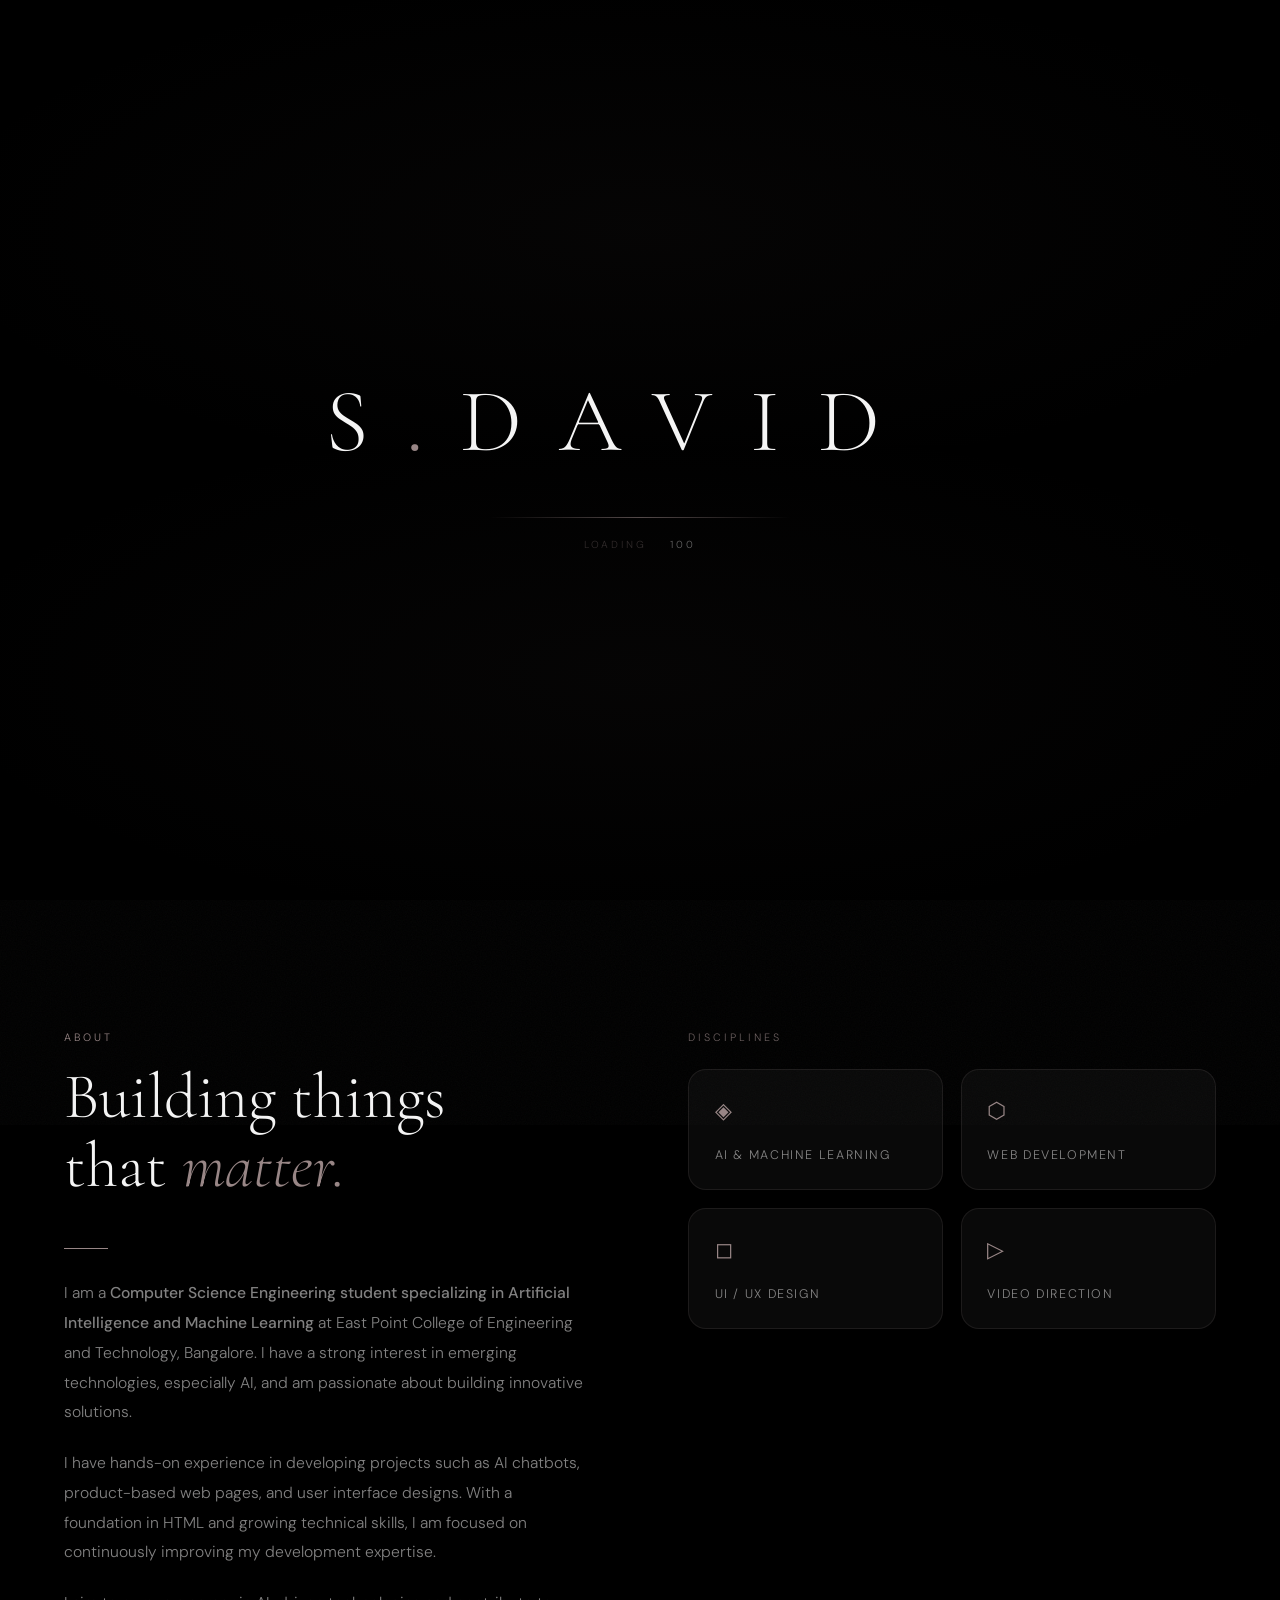
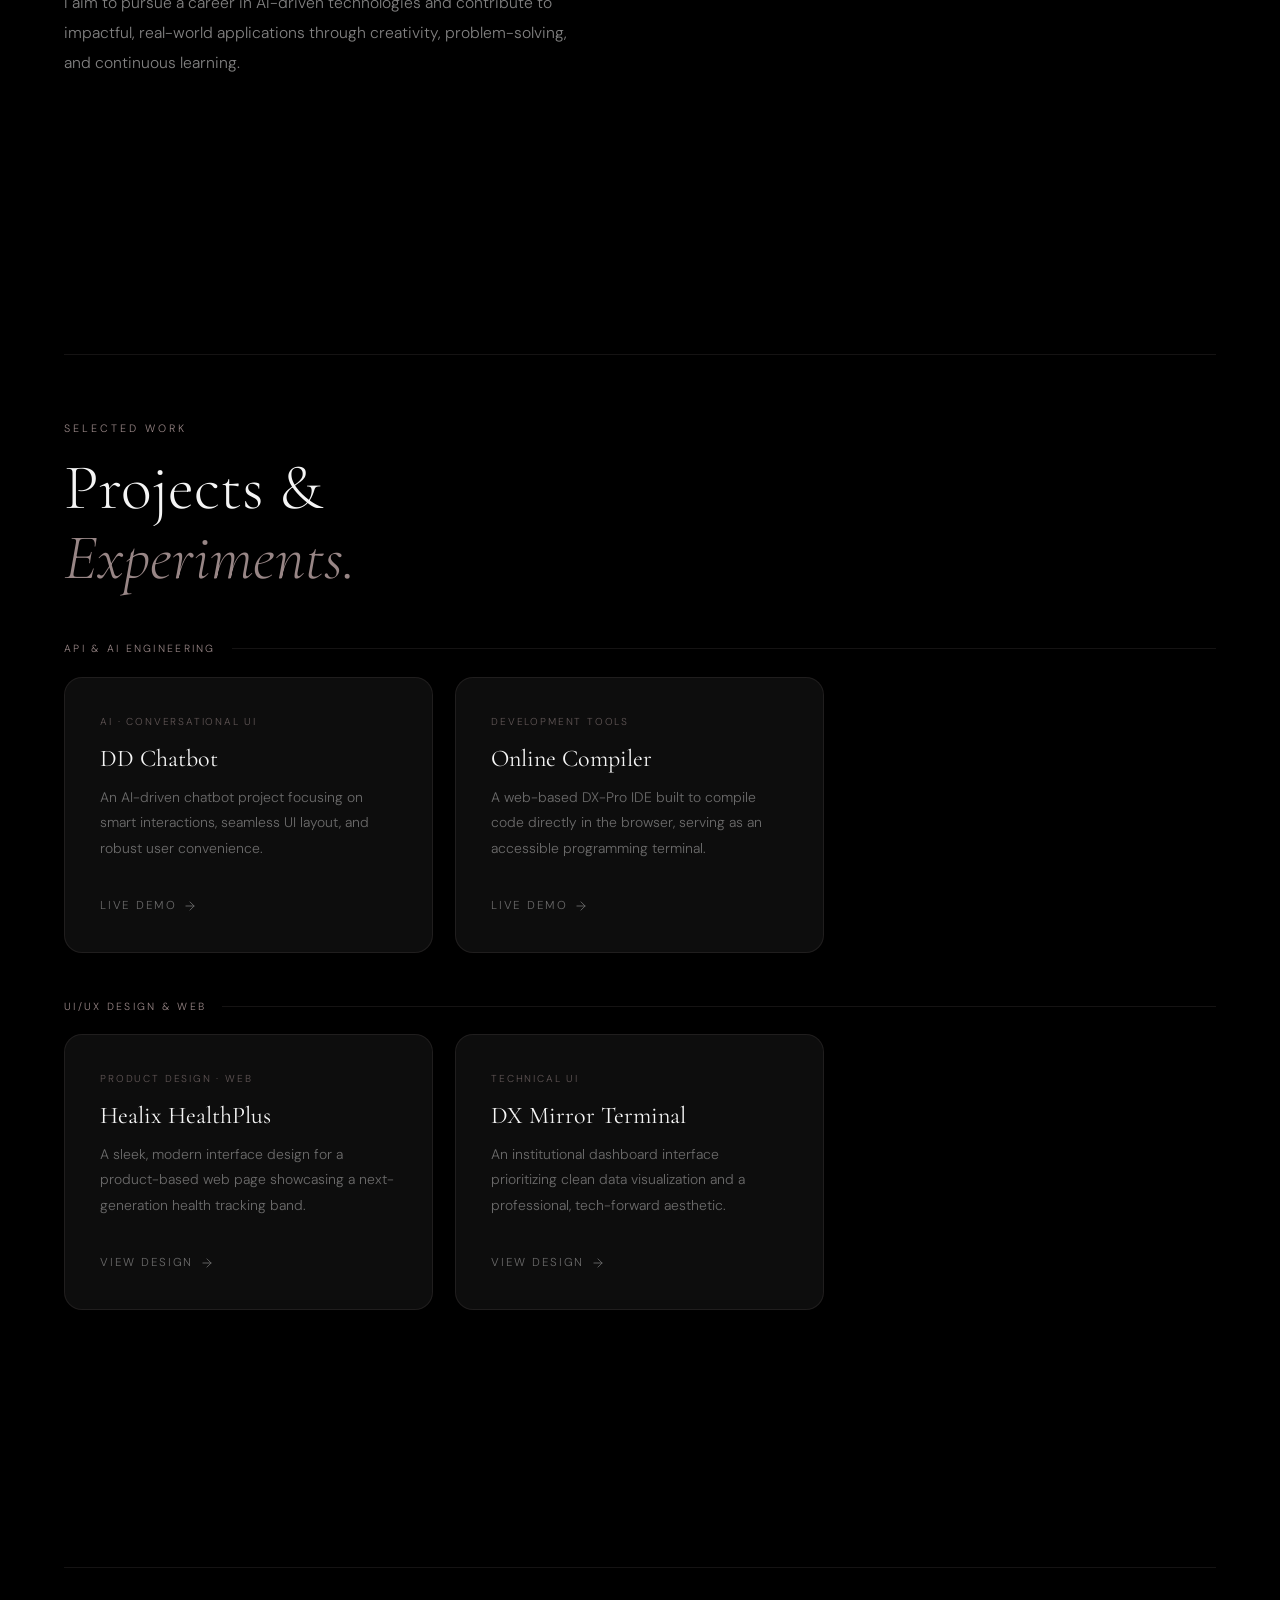
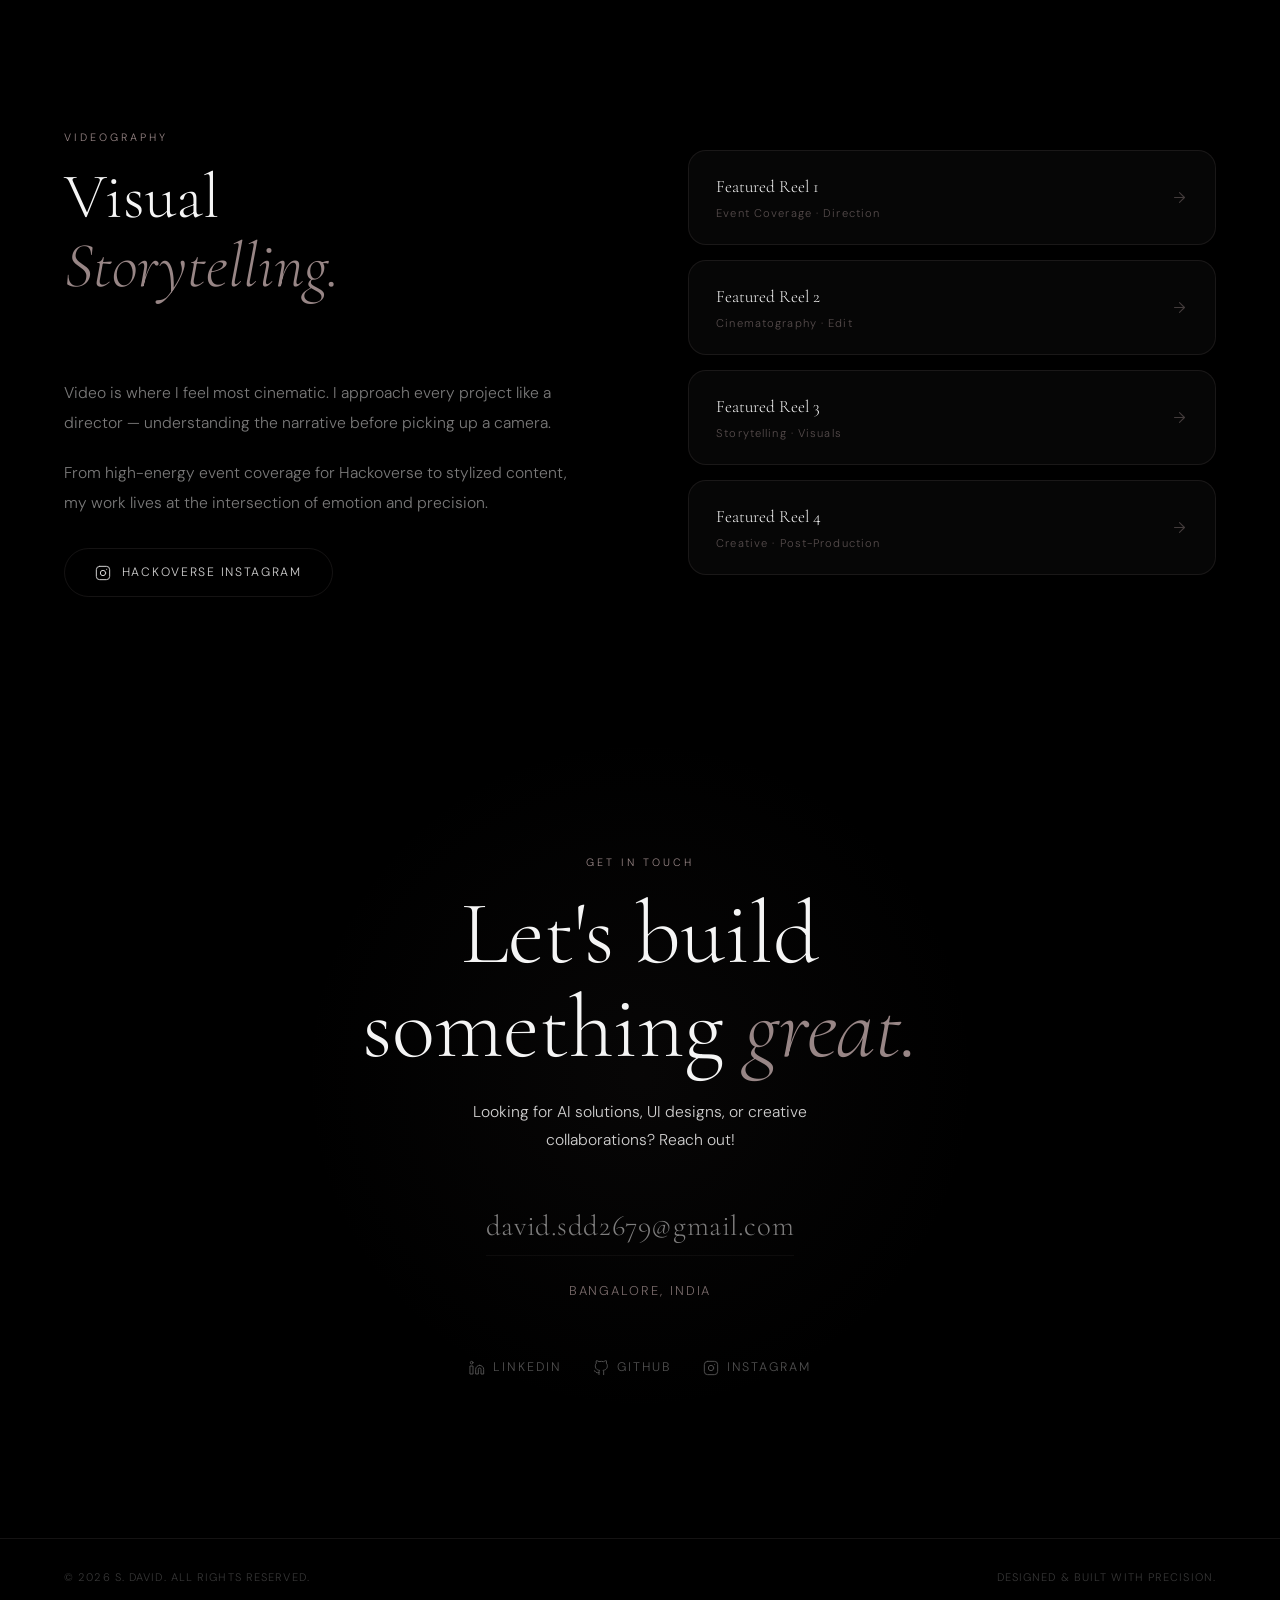
==== index.html @ 5a045e4b "Add files via upload" ====
<!DOCTYPE html>
<html lang="en">
<head>
  <meta charset="UTF-8" />
  <meta name="viewport" content="width=device-width, initial-scale=1.0" />
  <meta name="description" content="Premium portfolio — S. DAVID, AI Engineer & Frontend Developer." />
  
  <meta http-equiv="X-Content-Type-Options" content="nosniff" />
  <meta http-equiv="X-XSS-Protection" content="1; mode=block" />
  <meta name="referrer" content="strict-origin-when-cross-origin" />
  <meta name="theme-color" content="#0d0d0d" />
  
  <title>S. DAVID | Portfolio</title>

  <link rel="preconnect" href="https://fonts.googleapis.com" />
  <link rel="preconnect" href="https://fonts.gstatic.com" crossorigin />
  <link
    href="https://fonts.googleapis.com/css2?family=Cormorant+Garamond:ital,wght@0,300;0,400;0,500;0,600;1,300;1,400&family=DM+Sans:wght@300;400;500&display=swap"
    rel="stylesheet"
  />

  <link rel="stylesheet" href="style.css" />
</head>
<body>

  <div id="preloader" aria-hidden="true">
    <div class="pl-panel pl-top"></div>
    <div class="pl-panel pl-bottom"></div>

    <div class="pl-inner">
      <div class="pl-name">S<span>.</span>DAVID</div>
      <div class="pl-rule"></div>
      <div class="pl-meta">
        <span class="pl-label">Loading</span>
        <span id="pl-num">000</span>
      </div>
    </div>
  </div>

  <canvas id="particle-canvas" aria-hidden="true"></canvas>

  <div id="cursor-dot"  aria-hidden="true"></div>
  <div id="cursor-ring" aria-hidden="true"></div>

  <div id="scroll-progress" aria-hidden="true"></div>

  <nav id="navbar" role="navigation" aria-label="Main navigation">
    <a href="#hero" class="nav-logo" data-to="hero"><span></span></a>

    <ul class="nav-links">
      <li><a href="#about"    data-to="about">About</a></li>
      <li><a href="#projects" data-to="projects">Projects</a></li>
      <li><a href="#video"    data-to="video">Work</a></li>
      <li><a href="#contact"  data-to="contact">Contact</a></li>
    </ul>

    <button id="menu-toggle" aria-label="Toggle menu" aria-expanded="false">
      <span></span>
      <span></span>
      <span></span>
    </button>
  </nav>

  <div id="mobile-menu" role="dialog" aria-label="Mobile navigation">
    <a href="#about"    data-to="about">About</a>
    <a href="#projects" data-to="projects">Projects</a>
    <a href="#video"    data-to="video">Work</a>
    <a href="#contact"  data-to="contact">Contact</a>
  </div>

  <section id="hero">
    <div class="hero-content">
      <span class="hero-eyebrow">Portfolio — Bangalore, India</span>
      <h1 class="hero-name">
        Hi, I'm<br><em>S. DAVID</em>
      </h1>

      <p class="hero-role">
        <span id="tw-text"></span><span id="tw-cursor" aria-hidden="true"></span>
      </p>

      <p class="hero-tagline">
        Crafting digital experiences at the intersection of AI-driven systems, 
        UI/UX precision, and compelling visual storytelling.
      </p>

      <div class="hero-btns">
        <a href="#projects" class="btn btn-primary" data-to="projects">View Projects</a>
        <a href="#contact"  class="btn btn-outline"  data-to="contact">Let's Talk</a>
      </div>
    </div>
    
    <div class="scroll-hint" aria-hidden="true">
      <span class="scroll-hint-line"></span>
      <span>Scroll</span>
    </div>
  </section>

  <section id="about">
    <div class="about-text">
      <span class="section-label reveal">About</span>
      <h2 class="section-heading reveal delay-1">
        Building things<br>that <em>matter.</em>
      </h2>

      <div class="deco-line reveal delay-2"></div>

      <div class="reveal delay-2">
        <p>
          I am a <strong>Computer Science Engineering student specializing in Artificial Intelligence and Machine Learning</strong> at East Point College of Engineering and Technology, Bangalore. I have a strong interest in emerging technologies, especially AI, and am passionate about building innovative solutions.
        </p>
        <p>
          I have hands-on experience in developing projects such as AI chatbots, product-based web pages, and user interface designs. With a foundation in HTML and growing technical skills, I am focused on continuously improving my development expertise.
        </p>
        <p>
          I aim to pursue a career in AI-driven technologies and contribute to impactful, real-world applications through creativity, problem-solving, and continuous learning.
        </p>
      </div>
    </div>

    <div class="reveal delay-3">
      <span class="section-label">Disciplines</span>
      <div class="skills-grid">
        <div class="skill-item">
          <span class="skill-icon">◈</span>
          <span class="skill-name">AI & Machine Learning</span>
        </div>
        <div class="skill-item">
          <span class="skill-icon">⬡</span>
          <span class="skill-name">Web Development</span>
        </div>
        <div class="skill-item">
          <span class="skill-icon">◻</span>
          <span class="skill-name">UI / UX Design</span>
        </div>
        <div class="skill-item">
          <span class="skill-icon">▷</span>
          <span class="skill-name">Video Direction</span>
        </div>
      </div>
    </div>
  </section>

  <section id="projects">
    <hr class="hr" />

    <span class="section-label reveal">Selected Work</span>
    <h2 class="section-heading reveal delay-1">
      Projects &amp;<br><em>Experiments.</em>
    </h2>

    <p class="category-label reveal">API &amp; AI Engineering</p>

    <div class="cards-grid">
      <article class="card reveal delay-1">
        <p class="card-tag">AI · Conversational UI</p>
        <h3 class="card-title">DD Chatbot</h3>
        <p class="card-desc">
          An AI-driven chatbot project focusing on smart interactions, seamless UI layout, and robust user convenience.
        </p>
        <a href="https://ai-chatbot-flame-six-56.vercel.app/" target="_blank" rel="noopener noreferrer" class="card-btn">
          Live Demo
          <svg viewBox="0 0 24 24"><line x1="5" y1="12" x2="19" y2="12"/><polyline points="12 5 19 12 12 19"/></svg>
        </a>
      </article>

      <article class="card reveal delay-2">
        <p class="card-tag">Development Tools</p>
        <h3 class="card-title">Online Compiler</h3>
        <p class="card-desc">
          A web-based DX-Pro IDE built to compile code directly in the browser, serving as an accessible programming terminal.
        </p>
        <a href="https://david-262006.github.io/DX-Pro-IDE/" target="_blank" rel="noopener noreferrer" class="card-btn">
          Live Demo
          <svg viewBox="0 0 24 24"><line x1="5" y1="12" x2="19" y2="12"/><polyline points="12 5 19 12 12 19"/></svg>
        </a>
      </article>
    </div>

    <p class="category-label reveal" style="margin-top:2.8rem;">UI/UX Design &amp; Web</p>

    <div class="cards-grid">
      <article class="card reveal delay-1">
        <p class="card-tag">Product Design · Web</p>
        <h3 class="card-title">Healix HealthPlus</h3>
        <p class="card-desc">
          A sleek, modern interface design for a product-based web page showcasing a next-generation health tracking band.
        </p>
        <a href="https://david-262006.github.io/Healix-HealthPlus-Band/" target="_blank" rel="noopener noreferrer" class="card-btn">
          View Design
          <svg viewBox="0 0 24 24"><line x1="5" y1="12" x2="19" y2="12"/><polyline points="12 5 19 12 12 19"/></svg>
        </a>
      </article>

      <article class="card reveal delay-2">
        <p class="card-tag">Technical UI</p>
        <h3 class="card-title">DX Mirror Terminal</h3>
        <p class="card-desc">
          An institutional dashboard interface prioritizing clean data visualization and a professional, tech-forward aesthetic.
        </p>
        <a href="https://david-262006.github.io/DX-Institutional-Mirror-Terminal/" target="_blank" rel="noopener noreferrer" class="card-btn">
          View Design
          <svg viewBox="0 0 24 24"><line x1="5" y1="12" x2="19" y2="12"/><polyline points="12 5 19 12 12 19"/></svg>
        </a>
      </article>
    </div>
  </section>

  <section id="video">
    <hr class="hr" style="grid-column:1/-1" />

    <div class="video-text">
      <span class="section-label reveal">Videography</span>
      <h2 class="section-heading reveal delay-1">
        Visual<br><em>Storytelling.</em>
      </h2>

      <div class="deco-line reveal delay-2"></div>

      <div class="reveal delay-2">
        <p>
          Video is where I feel most cinematic. I approach every project
          like a director — understanding the narrative before picking up a camera.
        </p>
        <p>
          From high-energy event coverage for Hackoverse to stylized content, my work lives at the intersection of emotion and precision.
        </p>
      </div>

      <a href="https://www.instagram.com/hackoverse_club?igsh=Y25lZGpqbDBwajVz" target="_blank" rel="noopener noreferrer" class="video-ig-btn reveal delay-3">
        <svg viewBox="0 0 24 24" aria-hidden="true">
          <rect x="2" y="2" width="20" height="20" rx="5" ry="5"/>
          <circle cx="12" cy="12" r="4"/>
          <circle cx="17.5" cy="6.5" r=".8" fill="currentColor" stroke="none"/>
        </svg>
        Hackoverse Instagram
      </a>
    </div>

    <div class="reveal delay-2">
      <div class="reel-list">
        <a href="https://www.instagram.com/reel/DVeIWfPEqtC/?igsh=czJ6N2IxejQ5dXV2" target="_blank" rel="noopener noreferrer" class="reel-item">
          <div>
            <p class="reel-title">Featured Reel 1</p>
            <p class="reel-sub">Event Coverage · Direction</p>
          </div>
          <div class="reel-arrow">
            <svg viewBox="0 0 24 24"><line x1="5" y1="12" x2="19" y2="12"/><polyline points="12 5 19 12 12 19"/></svg>
          </div>
        </a>

        <a href="https://www.instagram.com/reel/DQuB5r2idQr/?igsh=b3ptdHRqbG9nZWU5" target="_blank" rel="noopener noreferrer" class="reel-item">
          <div>
            <p class="reel-title">Featured Reel 2</p>
            <p class="reel-sub">Cinematography · Edit</p>
          </div>
          <div class="reel-arrow">
            <svg viewBox="0 0 24 24"><line x1="5" y1="12" x2="19" y2="12"/><polyline points="12 5 19 12 12 19"/></svg>
          </div>
        </a>

        <a href="https://www.instagram.com/reel/DQrZpK-DXka/?igsh=ZDVrOHBscDRnN2Zh" target="_blank" rel="noopener noreferrer" class="reel-item">
          <div>
            <p class="reel-title">Featured Reel 3</p>
            <p class="reel-sub">Storytelling · Visuals</p>
          </div>
          <div class="reel-arrow">
            <svg viewBox="0 0 24 24"><line x1="5" y1="12" x2="19" y2="12"/><polyline points="12 5 19 12 12 19"/></svg>
          </div>
        </a>

        <a href="https://www.instagram.com/reel/DU8S1sBCQVQ/?igsh=MWtsdTA2ZjgwMGwzaw==" target="_blank" rel="noopener noreferrer" class="reel-item">
          <div>
            <p class="reel-title">Featured Reel 4</p>
            <p class="reel-sub">Creative · Post-Production</p>
          </div>
          <div class="reel-arrow">
            <svg viewBox="0 0 24 24"><line x1="5" y1="12" x2="19" y2="12"/><polyline points="12 5 19 12 12 19"/></svg>
          </div>
        </a>
      </div>
    </div>
  </section>

  <section id="contact">
    <span class="section-label reveal">Get in Touch</span>

    <h2 class="contact-heading reveal delay-1">
      Let's build<br>something <em>great.</em>
    </h2>

    <p class="contact-sub reveal delay-2">
      Looking for AI solutions, UI designs, or creative collaborations? Reach out!
    </p>

    <div class="contact-details reveal delay-3">
      <a href="mailto:david.sdd2679@gmail.com" class="contact-link">david.sdd2679@gmail.com</a>
      <span class="contact-location">Bangalore, India</span>
    </div>

    <div class="contact-socials reveal delay-4">
      <a href="https://www.linkedin.com/in/s-david-478789322?utm_source=share_via&utm_content=profile&utm_medium=member_android" target="_blank" rel="noopener noreferrer" class="social-link">
        <svg viewBox="0 0 24 24" aria-hidden="true">
          <path d="M16 8a6 6 0 0 1 6 6v7h-4v-7a2 2 0 0 0-2-2 2 2 0 0 0-2 2v7h-4v-7a6 6 0 0 1 6-6z"/>
          <rect x="2" y="9" width="4" height="12"/>
          <circle cx="4" cy="4" r="2"/>
        </svg>
        LinkedIn
      </a>

      <a href="https://github.com/DAVID-262006" target="_blank" rel="noopener noreferrer" class="social-link">
        <svg viewBox="0 0 24 24" aria-hidden="true">
          <path d="M9 19c-5 1.5-5-2.5-7-3m14 6v-3.87a3.37 3.37 0 0 0-.94-2.61c3.14-.35 6.44-1.54 6.44-7A5.44 5.44 0 0 0 20 4.77 5.07 5.07 0 0 0 19.91 1S18.73.65 16 2.48a13.38 13.38 0 0 0-7 0C6.27.65 5.09 1 5.09 1A5.07 5.07 0 0 0 5 4.77a5.44 5.44 0 0 0-1.5 3.78c0 5.42 3.3 6.61 6.44 7A3.37 3.37 0 0 0 9 18.13V22"/>
        </svg>
        GitHub
      </a>

      <a href="https://www.instagram.com/mr.d__26?igsh=MXN5a2pvbHA1dnA1Yw==" target="_blank" rel="noopener noreferrer" class="social-link">
        <svg viewBox="0 0 24 24" aria-hidden="true">
          <rect x="2" y="2" width="20" height="20" rx="5" ry="5"/>
          <circle cx="12" cy="12" r="4"/>
          <circle cx="17.5" cy="6.5" r=".8" fill="currentColor" stroke="none"/>
        </svg>
        Instagram
      </a>
    </div>
  </section>

  <footer>
    <span>© 2026 S. DAVID. All rights reserved.</span>
    <span>Designed &amp; built with precision.</span>
  </footer>

  <script src="anim.js"></script>

</body>
</html>
---- style.css ----
/* ============================================================
   style.css — Premium Gothic Noir Portfolio v4 CINEMATIC
   ============================================================ */

:root {
  --black:        #000000;
  --text:         #D1D0D0;
  --soft-accent:  #988686;
  --dark-accent:  #5C4E4E;
  --white:        #f5f5f5;
  --card-bg:      #0d0d0d;
  --border:       rgba(152, 134, 134, 0.14);
  --font-display: 'Cormorant Garamond', serif;
  --font-body:    'DM Sans', sans-serif;
  --nav-h:        72px;
  --ease:         cubic-bezier(0.25, 1, 0.25, 1);
  --ease-out-expo: cubic-bezier(0.16, 1, 0.3, 1);
  --radius:       18px;
}

*, *::before, *::after {
  box-sizing: border-box;
  margin: 0;
  padding: 0;
}

html {
  font-size: 16px;
  scroll-behavior: smooth;
  -webkit-text-size-adjust: 100%;
}

body {
  background: var(--black);
  color: var(--text);
  font-family: var(--font-body);
  font-weight: 300;
  line-height: 1.7;
  overflow-x: hidden;
}

img, svg { display: block; max-width: 100%; }
a { color: inherit; }

::-webkit-scrollbar { width: 4px; }
::-webkit-scrollbar-track { background: var(--black); }
::-webkit-scrollbar-thumb { background: var(--dark-accent); border-radius: 4px; }
::selection { background: var(--dark-accent); color: var(--white); }

body::before {
  content: '';
  position: fixed;
  inset: -25%;
  width: 150%;
  height: 150%;
  z-index: 99997; 
  pointer-events: none;
  opacity: 0.032;
  background-image: url("data:image/svg+xml,%3Csvg xmlns='http://www.w3.org/2000/svg' width='240' height='240'%3E%3Cfilter id='n'%3E%3CfeTurbulence type='fractalNoise' baseFrequency='0.80' numOctaves='4' stitchTiles='stitch'/%3E%3C/filter%3E%3Crect width='240' height='240' filter='url(%23n)'/%3E%3C/svg%3E");
  animation: filmGrain 0.35s steps(3) infinite;
}

@keyframes filmGrain {
  0%   { transform: translate(0,     0);     }
  25%  { transform: translate(-1.5%, 1%);   }
  50%  { transform: translate(2%,   -1.5%); }
  75%  { transform: translate(-1%,   2%);   }
  100% { transform: translate(1.5%, -0.5%); }
}

#preloader {
  position: fixed;
  inset: 0;
  z-index: 99999;
  overflow: hidden;
  pointer-events: all;
}

.pl-panel {
  position: absolute;
  left: 0; right: 0;
  background: #000;
  z-index: 2;
  transition: transform 0.92s cubic-bezier(0.76, 0, 0.24, 1);
  background-image: radial-gradient(ellipse 80% 80% at 50% 50%, rgba(92, 78, 78, 0.06) 0%, transparent 70%);
}
.pl-top    { top: 0;    height: 50.5%; transform-origin: top;    }
.pl-bottom { bottom: 0; height: 50.5%; transform-origin: bottom; }

#preloader.exit .pl-top    { transform: translateY(-101%); }
#preloader.exit .pl-bottom { transform: translateY( 101%); }

.pl-inner {
  position: absolute;
  inset: 0;
  z-index: 3;
  display: flex;
  flex-direction: column;
  align-items: center;
  justify-content: center;
  gap: 1.15rem;
  transition: opacity 0.3s ease;
}
#preloader.exit .pl-inner { opacity: 0; }

.pl-name {
  font-family: var(--font-display);
  font-size: clamp(2.4rem, 7vw, 5.8rem);
  font-weight: 300;
  letter-spacing: 0.42em;
  padding-right: 0.42em; 
  color: var(--white);
  position: relative;
  overflow: hidden;
  user-select: none;
}
.pl-name span { color: var(--soft-accent); }

.pl-name::after {
  content: '';
  position: absolute;
  inset: 0;
  left: -5%;
  width: 110%;
  background: #000;
  transform: translateX(0%);
  transition: transform 1.18s cubic-bezier(0.76, 0, 0.24, 1);
}
.pl-name.revealed::after { transform: translateX(105%); }

.pl-rule {
  width: 0;
  height: 1px;
  background: linear-gradient(90deg, transparent, rgba(152, 134, 134, 0.55), transparent);
  transition: width 1.5s cubic-bezier(0.76, 0, 0.24, 1);
}
.pl-rule.revealed { width: min(300px, 58vw); }

.pl-meta {
  display: flex;
  align-items: center;
  gap: 1.4rem;
  font-family: var(--font-body);
  font-size: 0.64rem;
  letter-spacing: 0.30em;
  text-transform: uppercase;
  color: var(--soft-accent);
  opacity: 0;
  transition: opacity 0.5s 0.55s;
  user-select: none;
}
.pl-meta.revealed { opacity: 0.52; }
.pl-label { opacity: 0.6; }
#pl-num { font-variant-numeric: tabular-nums; min-width: 3ch; display: inline-block; color: var(--text); opacity: 0.9; }

#particle-canvas {
  position: fixed;
  inset: 0;
  width: 100vw;
  height: 100vh;
  z-index: 0;
  pointer-events: none;
  display: block;
  mix-blend-mode: screen;
}

body.has-cursor { cursor: none; }
body.has-cursor a,
body.has-cursor button,
body.has-cursor .card,
body.has-cursor .reel-item,
body.has-cursor .btn { cursor: none; }

#cursor-dot,
#cursor-ring {
  position: fixed;
  top: 0; left: 0;
  pointer-events: none;
  z-index: 9999;
  border-radius: 50%;
  will-change: transform;
  display: none;
}

body.has-cursor #cursor-dot,
body.has-cursor #cursor-ring { display: block; }

#cursor-dot {
  width: 5px;
  height: 5px;
  background: var(--white);
}

#cursor-ring {
  width: 34px;
  height: 34px;
  border: 1px solid rgba(152, 134, 134, 0.45);
  transition: width .28s var(--ease), height .28s var(--ease),
              border-color .28s var(--ease), border-width .28s var(--ease);
}

#cursor-ring.hovered {
  width: 56px;
  height: 56px;
  border-color: var(--soft-accent);
  border-width: 1.5px;
}

#scroll-progress {
  position: fixed;
  top: 0; left: 0;
  height: 2px;
  width: 0%;
  background: linear-gradient(90deg, var(--dark-accent), var(--soft-accent), var(--text));
  z-index: 9998;
  pointer-events: none;
  will-change: width;
  transition: width .04s linear;
}

#navbar {
  position: fixed;
  inset: 0 0 auto 0;
  height: var(--nav-h);
  display: flex;
  align-items: center;
  justify-content: space-between;
  padding: 0 5vw;
  z-index: 1000;
  border-bottom: 1px solid transparent;
  transition: background .45s var(--ease), border-color .45s var(--ease);
}

#navbar.scrolled {
  background: rgba(0, 0, 0, 0.88);
  backdrop-filter: blur(28px) saturate(1.3);
  -webkit-backdrop-filter: blur(28px) saturate(1.3);
  border-color: var(--border);
}

.nav-logo {
  font-family: var(--font-display);
  font-size: 1.35rem;
  font-weight: 500;
  letter-spacing: .02em;
  text-decoration: none;
  color: var(--text);
  opacity: .92;
}
.nav-logo span { color: var(--soft-accent); }

.nav-links { list-style: none; display: flex; gap: 2.8rem; }
.nav-links a {
  font-size: .77rem;
  letter-spacing: .18em;
  text-transform: uppercase;
  text-decoration: none;
  color: var(--text);
  opacity: .52;
  transition: opacity .25s;
}
.nav-links a:hover { opacity: 1; }

#menu-toggle {
  display: none;
  flex-direction: column;
  gap: 5px;
  background: none;
  border: none;
  padding: 6px;
  cursor: pointer;
}
#menu-toggle span {
  display: block;
  width: 24px;
  height: 1px;
  background: var(--text);
  transition: transform .3s, opacity .3s;
}
#menu-toggle.active span:nth-child(1) { transform: translateY(6px) rotate(45deg); }
#menu-toggle.active span:nth-child(2) { opacity: 0; }
#menu-toggle.active span:nth-child(3) { transform: translateY(-6px) rotate(-45deg); }

#mobile-menu {
  display: none;
  position: fixed;
  top: var(--nav-h);
  left: 0; right: 0;
  background: rgba(0, 0, 0, 0.97);
  backdrop-filter: blur(24px);
  -webkit-backdrop-filter: blur(24px);
  border-bottom: 1px solid var(--border);
  border-bottom-left-radius: var(--radius);
  border-bottom-right-radius: var(--radius);
  padding: 1.5rem 6vw 2rem;
  z-index: 999;
  transform: translateY(-10px);
  opacity: 0;
  pointer-events: none;
  transition: opacity .28s var(--ease), transform .28s var(--ease);
}
#mobile-menu.open { opacity: 1; transform: translateY(0); pointer-events: all; }
#mobile-menu a {
  display: block;
  font-size: .95rem;
  letter-spacing: .14em;
  text-transform: uppercase;
  text-decoration: none;
  color: var(--text);
  opacity: .62;
  padding: .9rem 0;
  border-bottom: 1px solid var(--border);
  transition: opacity .2s;
}
#mobile-menu a:last-child { border-bottom: none; }
#mobile-menu a:hover { opacity: 1; }

section {
  padding: 8rem 5vw;
  position: relative;
  isolation: isolate;
}

.section-label {
  display: block;
  font-size: .67rem;
  letter-spacing: .28em;
  text-transform: uppercase;
  color: var(--soft-accent);
  opacity: .7;
  margin-bottom: 1rem;
}

.section-heading {
  font-family: var(--font-display);
  font-size: clamp(2.4rem, 5vw, 4.2rem);
  font-weight: 300;
  line-height: 1.08;
  color: var(--white);
  margin-bottom: 3rem;
}
.section-heading em { font-style: italic; color: var(--soft-accent); }

.hr { border: none; border-top: 1px solid var(--border); margin-bottom: 4rem; }
.deco-line { width: 44px; height: 1px; background: var(--soft-accent); opacity: .32; margin-bottom: 1.8rem; }

.reveal {
  opacity: 0;
  transform: translateY(30px);
  filter: blur(4px);
  transition: opacity .85s var(--ease-out-expo),
              transform .85s var(--ease-out-expo),
              filter .85s var(--ease-out-expo);
}
.reveal.delay-1 { transition-delay: .10s; }
.reveal.delay-2 { transition-delay: .22s; }
.reveal.delay-3 { transition-delay: .35s; }
.reveal.delay-4 { transition-delay: .50s; }
.reveal.visible { opacity: 1; transform: translateY(0); filter: blur(0px); }

.btn {
  display: inline-flex;
  align-items: center;
  gap: .5rem;
  padding: .85rem 2.2rem;
  border-radius: 30px;
  font-family: var(--font-body);
  font-size: .77rem;
  letter-spacing: .16em;
  text-transform: uppercase;
  text-decoration: none;
  border: 1px solid transparent;
  transition: transform .28s var(--ease), box-shadow .28s var(--ease),
              opacity .28s, border-color .28s, background .28s;
  cursor: pointer;
  position: relative;
  overflow: hidden;
}

.btn::before {
  content: '';
  position: absolute;
  top: 0; left: -100%;
  width: 60%;
  height: 100%;
  background: linear-gradient(90deg, transparent, rgba(255,255,255,0.07), transparent);
  transition: left 0.55s var(--ease);
  pointer-events: none;
}
.btn:hover::before { left: 160%; }

.btn-primary { background: var(--text); color: var(--black); font-weight: 500; }
.btn-primary:hover {
  transform: translateY(-3px);
  box-shadow: 0 12px 40px rgba(209, 208, 208, .18);
}
.btn-outline { background: transparent; border-color: var(--border); color: var(--text); opacity: .72; }
.btn-outline:hover { opacity: 1; border-color: var(--soft-accent); transform: translateY(-3px); }

#hero {
  position: relative;
  min-height: 100vh;
  min-height: 100svh;
  display: flex;
  align-items: center;
  padding: 0 5vw;
  background: transparent;
}
#hero::before {
  content: '';
  position: absolute;
  inset: 0;
  background:
    radial-gradient(ellipse 70% 60% at 15% 50%, rgba(92,78,78,.12) 0%, transparent 65%),
    radial-gradient(ellipse 50% 80% at 85% 20%, rgba(152,134,134,.05) 0%, transparent 60%);
  pointer-events: none;
  z-index: 0;
}
#hero::after {
  content: '';
  position: absolute;
  inset: 0;
  background:
    radial-gradient(ellipse 80% 55% at 50% 120%, rgba(92,78,78,.15) 0%, transparent 70%),
    linear-gradient(to bottom, rgba(0,0,0,.25) 0%, rgba(0,0,0,0) 35%, rgba(0,0,0,.75) 100%);
  z-index: 1;
  pointer-events: none;
}

.hero-content {
  position: relative;
  z-index: 2;
  max-width: 860px;
  opacity: 0;
  transform: translateY(32px);
  filter: blur(6px);
  transition: opacity 1.2s var(--ease-out-expo),
              transform 1.2s var(--ease-out-expo),
              filter 1.2s var(--ease-out-expo);
  will-change: transform;
}
.hero-content.visible { opacity: 1; transform: translateY(0); filter: blur(0px); }
.hero-content.tilt-ready {
  transition: opacity 1.2s var(--ease-out-expo),
              transform 0.10s ease-out,
              filter 1.2s var(--ease-out-expo);
}

.hero-eyebrow { display: inline-block; font-size: .68rem; letter-spacing: .26em; text-transform: uppercase; color: var(--soft-accent); opacity: .8; margin-bottom: 1.4rem; }
.hero-name { font-family: var(--font-display); font-size: clamp(3.2rem, 8.5vw, 8.5rem); font-weight: 300; line-height: 1.0; letter-spacing: -.01em; color: var(--white); margin-bottom: .9rem; }
.hero-name em { font-style: italic; color: var(--soft-accent); }
.hero-role { font-size: clamp(.88rem, 1.6vw, 1.05rem); letter-spacing: .04em; color: var(--soft-accent); margin-bottom: .8rem; font-weight: 400; min-height: 1.5em; }

#tw-cursor {
  display: inline-block;
  width: 2px; height: .9em;
  background: var(--soft-accent);
  margin-left: 2px;
  vertical-align: middle;
  animation: blink .8s step-end infinite;
}
@keyframes blink { 50% { opacity: 0; } }

.hero-tagline { font-size: clamp(.88rem, 1.3vw, 1rem); color: var(--text); opacity: .42; max-width: 460px; line-height: 1.9; margin-bottom: 2.6rem; }
.hero-btns { display: flex; gap: 1rem; flex-wrap: wrap; }

.scroll-hint {
  position: absolute;
  bottom: 2rem; left: 5vw;
  z-index: 2;
  display: flex;
  align-items: center;
  gap: .75rem;
  font-size: .67rem;
  letter-spacing: .22em;
  text-transform: uppercase;
  opacity: .28;
  pointer-events: none;
}
.scroll-hint-line {
  width: 38px; height: 1px;
  background: var(--soft-accent);
  transform-origin: left;
  animation: hint-pulse 2.4s ease-in-out infinite;
}
@keyframes hint-pulse {
  0%, 100% { transform: scaleX(1);   opacity: .4; }
  50%       { transform: scaleX(1.6); opacity: .9; }
}

#about { display: grid; grid-template-columns: 1fr 1fr; gap: 6rem; align-items: start; background: var(--black); }
.about-text p { font-size: .98rem; line-height: 1.9; color: var(--text); opacity: .62; margin-bottom: 1.3rem; }
.about-text p strong { color: var(--text); opacity: 1; font-weight: 500; }
.skills-grid { display: grid; grid-template-columns: 1fr 1fr; gap: 1.1rem; margin-top: 1.4rem; }

.skill-item {
  border: 1px solid var(--border);
  padding: 1.4rem 1.6rem;
  border-radius: var(--radius);
  position: relative;
  overflow: hidden;
  background: rgba(13, 13, 13, 0.7);
  transition: border-color .3s, transform .3s var(--ease), box-shadow .3s;
}
.skill-item::after {
  content: '';
  position: absolute;
  bottom: 0; left: 0; right: 0;
  height: 1px;
  background: linear-gradient(90deg, transparent, var(--soft-accent), transparent);
  opacity: 0;
  transition: opacity .35s;
}
.skill-item:hover { border-color: var(--dark-accent); transform: translateY(-3px); box-shadow: 0 12px 35px rgba(0,0,0,.6); }
.skill-item:hover::after { opacity: 1; }
.skill-icon { font-size: 1.4rem; margin-bottom: .6rem; display: block; color: var(--soft-accent); }
.skill-name { font-size: .78rem; letter-spacing: .13em; text-transform: uppercase; color: var(--text); opacity: .62; }

#projects { background: var(--black); }
.category-label {
  font-size: .65rem;
  letter-spacing: .22em;
  text-transform: uppercase;
  color: var(--soft-accent);
  opacity: .6;
  display: flex;
  align-items: center;
  gap: 1rem;
  margin-bottom: 1.2rem;
  margin-top: 2.8rem;
}
.category-label::after { content: ''; flex: 1; height: 1px; background: var(--border); }
.cards-grid { display: grid; grid-template-columns: repeat(auto-fill, minmax(280px, 1fr)); gap: 1.4rem; }

.card {
  background: var(--card-bg);
  border: 1px solid var(--border);
  border-radius: var(--radius);
  padding: 2.2rem;
  position: relative;
  overflow: hidden;
  transition: border-color .35s, box-shadow .35s, transform .35s var(--ease);
  will-change: transform;
}
.card::before {
  content: '';
  position: absolute;
  top: 0; left: 0; right: 0;
  height: 1px;
  background: linear-gradient(90deg, transparent, var(--soft-accent), transparent);
  opacity: 0;
  transition: opacity .4s;
}
.card::after {
  content: '';
  position: absolute;
  inset: 0;
  background: radial-gradient(circle at var(--mx, 50%) var(--my, 50%), rgba(152,134,134,0.06) 0%, transparent 55%);
  opacity: 0;
  transition: opacity .4s;
  pointer-events: none;
}
.card:hover {
  border-color: var(--dark-accent);
  box-shadow: 0 20px 60px rgba(0,0,0,.65), 0 0 25px rgba(152,134,134,.04);
  transform: translateY(-5px);
}
.card:hover::before { opacity: 1; }
.card:hover::after  { opacity: 1; }

.card-tag { font-size: .63rem; letter-spacing: .18em; text-transform: uppercase; color: var(--soft-accent); opacity: .6; margin-bottom: .85rem; }
.card-title { font-family: var(--font-display); font-size: 1.5rem; font-weight: 400; color: var(--white); line-height: 1.25; margin-bottom: .7rem; }
.card-desc { font-size: .87rem; line-height: 1.82; color: var(--text); opacity: .48; margin-bottom: 1.8rem; }
.card-btn {
  display: inline-flex;
  align-items: center;
  gap: .4rem;
  font-size: .72rem;
  letter-spacing: .15em;
  text-transform: uppercase;
  color: var(--text);
  text-decoration: none;
  opacity: .48;
  transition: opacity .25s, gap .25s var(--ease);
}
.card-btn:hover { opacity: 1; gap: .7rem; color: var(--soft-accent); }
.card-btn svg { width: 14px; height: 14px; stroke: currentColor; fill: none; stroke-width: 1.5; stroke-linecap: round; stroke-linejoin: round; flex-shrink: 0; }

#video { display: grid; grid-template-columns: 1fr 1fr; gap: 6rem; align-items: center; background: var(--black); }
.video-text p { font-size: .98rem; line-height: 1.9; opacity: .58; margin-bottom: 1.3rem; }
.video-ig-btn {
  display: inline-flex;
  align-items: center;
  gap: .65rem;
  margin-top: .6rem;
  padding: .82rem 1.9rem;
  border: 1px solid var(--border);
  border-radius: 30px;
  color: var(--text);
  text-decoration: none;
  font-size: .76rem;
  letter-spacing: .14em;
  text-transform: uppercase;
  opacity: .62;
  transition: opacity .3s, border-color .3s, transform .3s var(--ease);
}
.video-ig-btn:hover { opacity: 1; border-color: var(--soft-accent); transform: translateY(-2px); }
.video-ig-btn svg { width: 16px; height: 16px; stroke: currentColor; fill: none; stroke-width: 1.5; stroke-linecap: round; stroke-linejoin: round; }

.reel-list { display: flex; flex-direction: column; gap: .95rem; }
.reel-item {
  display: flex;
  align-items: center;
  justify-content: space-between;
  gap: 1rem;
  background: rgba(13, 13, 13, 0.5);
  border: 1px solid var(--border);
  border-radius: var(--radius);
  padding: 1.3rem 1.7rem;
  text-decoration: none;
  color: inherit;
  transition: border-color .3s, transform .3s var(--ease), background .3s;
}
.reel-item:hover { border-color: var(--dark-accent); transform: translateX(6px); background: var(--card-bg); }
.reel-title { font-family: var(--font-display); font-size: 1.08rem; color: var(--white); margin-bottom: .18rem; }
.reel-sub { font-size: .7rem; letter-spacing: .1em; color: var(--soft-accent); opacity: .55; }
.reel-arrow svg {
  width: 17px; height: 17px; stroke: var(--soft-accent); fill: none;
  stroke-width: 1.5; stroke-linecap: round; stroke-linejoin: round;
  opacity: .42; flex-shrink: 0; transition: opacity .25s, transform .25s var(--ease);
}
.reel-item:hover .reel-arrow svg { opacity: 1; transform: translateX(3px); }

#contact { text-align: center; padding: 8rem 5vw 10rem; overflow: hidden; background: var(--black); }
#contact::before {
  content: ''; position: absolute; top: 0; left: 50%; translate: -50% 0;
  width: 700px; height: 700px;
  background: radial-gradient(circle, rgba(92,78,78,.08) 0%, transparent 68%);
  pointer-events: none; z-index: 0;
}
#contact > * { position: relative; z-index: 1; }

.contact-heading { font-family: var(--font-display); font-size: clamp(2.8rem, 7vw, 7rem); font-weight: 300; line-height: 1.05; color: var(--white); margin-bottom: 1.4rem; }
.contact-heading em { font-style: italic; color: var(--soft-accent); }
.contact-sub { font-size: .98rem; opacity: .4; max-width: 430px; margin: 0 auto 3rem; line-height: 1.8; }

/* Updates for multi-line contact details */
.contact-details {
  display: flex;
  flex-direction: column;
  align-items: center;
  gap: 0.5rem;
  margin-bottom: 3.5rem;
}
.contact-link {
  font-family: var(--font-display);
  font-size: clamp(1.1rem, 2.6vw, 1.8rem);
  font-weight: 300; letter-spacing: .02em; color: var(--text); opacity: .6;
  text-decoration: none; border-bottom: 1px solid var(--border);
  padding-bottom: .2rem;
  transition: opacity .3s, border-color .3s;
}
.contact-link:hover { opacity: 1; border-color: var(--soft-accent); }
.contact-location {
  font-family: var(--font-body);
  font-size: 0.8rem;
  letter-spacing: 0.15em;
  text-transform: uppercase;
  color: var(--soft-accent);
  opacity: 0.8;
  margin-top: 1rem;
}

.contact-socials { display: flex; justify-content: center; gap: 2rem; flex-wrap: wrap; }
.social-link {
  display: inline-flex; align-items: center; gap: .5rem;
  font-size: .78rem; letter-spacing: .15em; text-transform: uppercase;
  text-decoration: none; color: var(--text); opacity: .38;
  transition: opacity .3s, transform .3s var(--ease);
}
.social-link:hover { opacity: 1; transform: translateY(-2px); }
.social-link svg { width: 16px; height: 16px; stroke: currentColor; fill: none; stroke-width: 1.5; stroke-linecap: round; stroke-linejoin: round; }

footer {
  border-top: 1px solid var(--border); padding: 1.8rem 5vw;
  display: flex; justify-content: space-between; align-items: center;
  flex-wrap: wrap; gap: 1rem; position: relative; z-index: 1;
}
footer span { font-size: .69rem; letter-spacing: .1em; text-transform: uppercase; opacity: .26; }

@media (max-width: 960px) {
  #about, #video { grid-template-columns: 1fr; gap: 3.5rem; }
}

@media (max-width: 640px) {
  section { padding: 5rem 6vw; }
  .nav-links   { display: none; }
  #menu-toggle { display: flex; }
  #mobile-menu { display: block; }
  
  body { cursor: auto !important; }
  #cursor-dot, #cursor-ring { display: none !important; }
  
  .hero-btns   { flex-direction: column; align-items: stretch; }
  .btn { text-align: center; justify-content: center; }
  .cards-grid  { grid-template-columns: 1fr; }
  .skills-grid { grid-template-columns: 1fr 1fr; }
  .contact-socials { gap: 1.2rem; }
  footer { flex-direction: column; align-items: flex-start; }
  #contact { padding: 5rem 6vw 7rem; }
  .pl-name { font-size: clamp(1.8rem, 12vw, 3rem); letter-spacing: 0.3em; }
}

@media (max-width: 380px) {
  .skills-grid { grid-template-columns: 1fr; }
  .hero-name   { font-size: 2.7rem; }
  .section-heading { font-size: 2rem; }
}
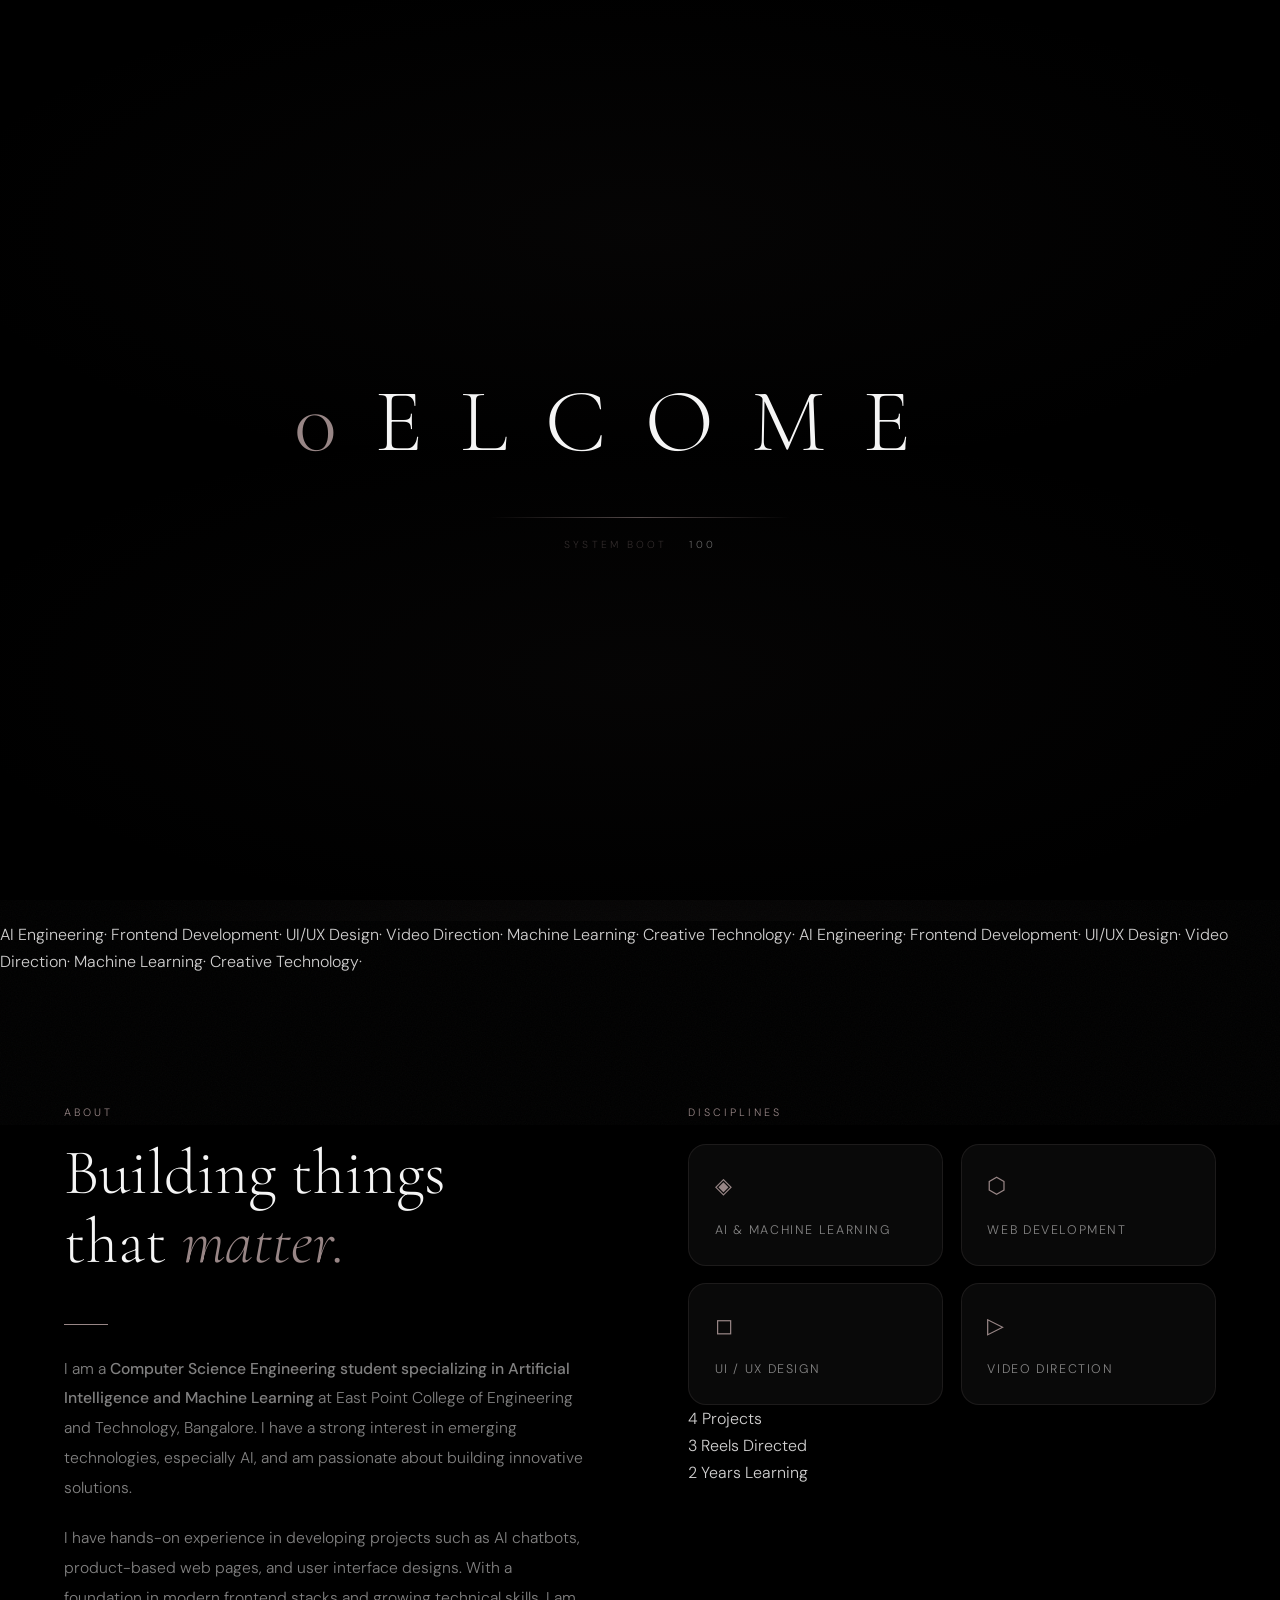
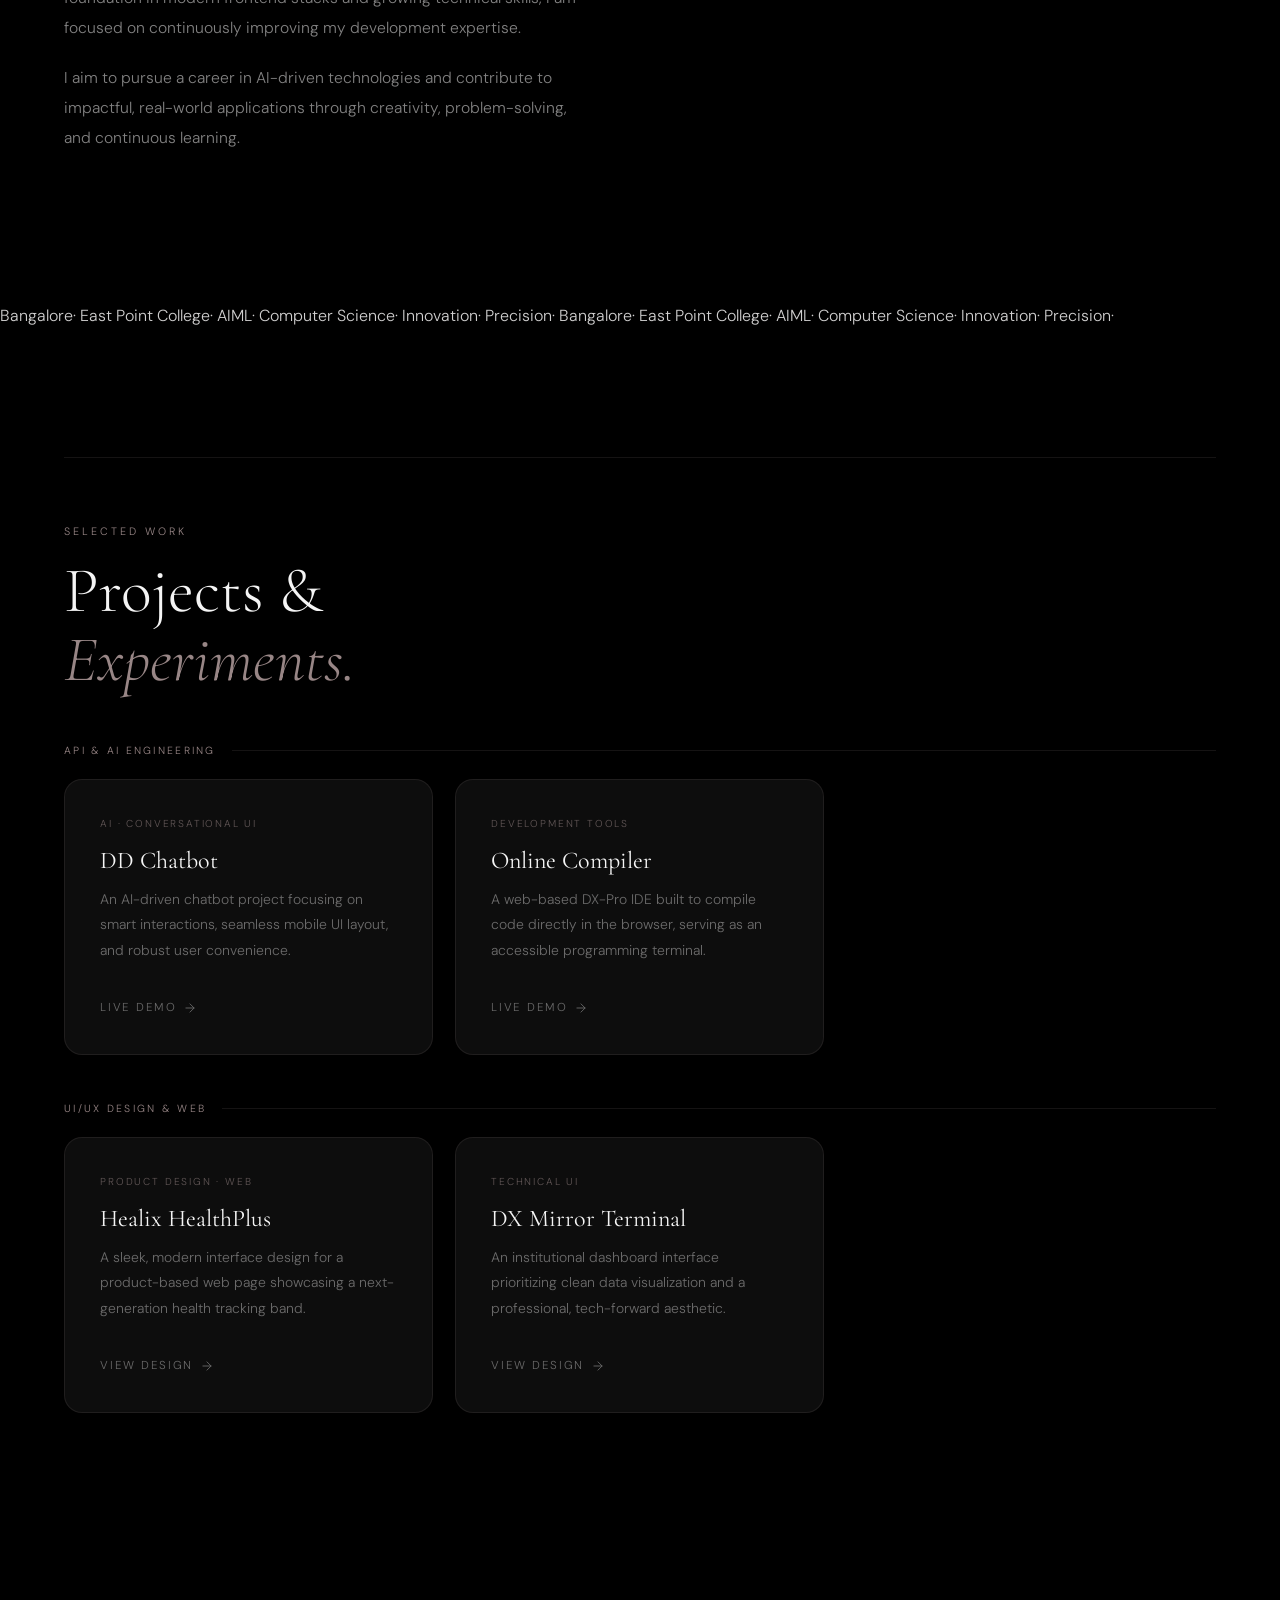
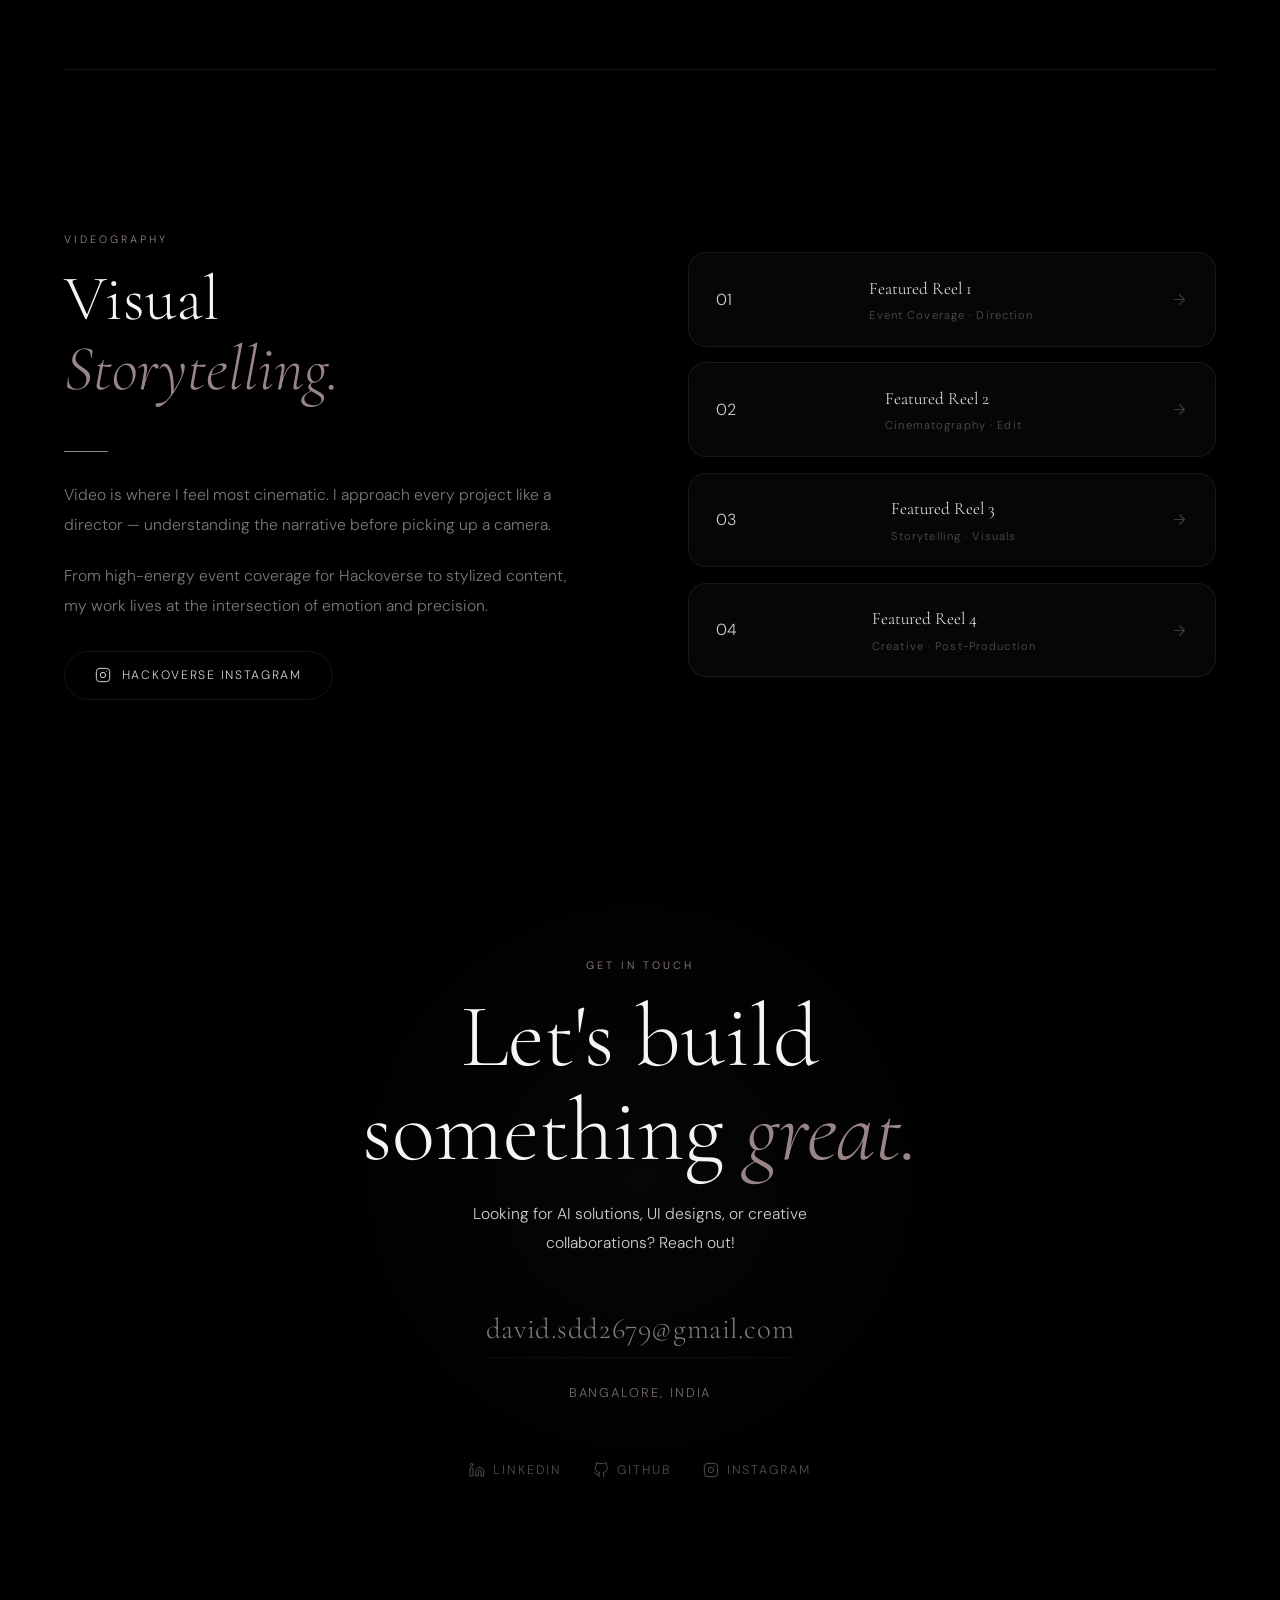
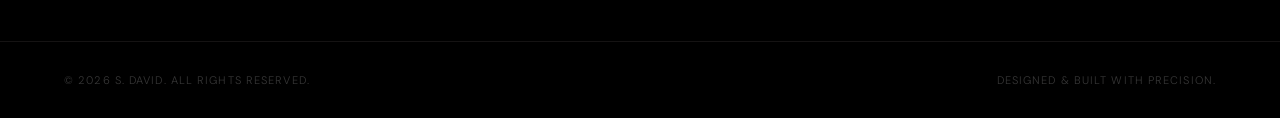
==== commit 2cc6fb86: "Refactor index.html for improved structure and styling Updated various sections of the portfolio pag" ====
--- a/index.html
+++ b/index.html
@@ -4,230 +4,259 @@
   <meta charset="UTF-8" />
   <meta name="viewport" content="width=device-width, initial-scale=1.0" />
   <meta name="description" content="Premium portfolio — S. DAVID, AI Engineer & Frontend Developer." />
-  
   <meta http-equiv="X-Content-Type-Options" content="nosniff" />
   <meta http-equiv="X-XSS-Protection" content="1; mode=block" />
   <meta name="referrer" content="strict-origin-when-cross-origin" />
   <meta name="theme-color" content="#0d0d0d" />
-  
   <title>S. DAVID | Portfolio</title>
-
+ 
   <link rel="preconnect" href="https://fonts.googleapis.com" />
   <link rel="preconnect" href="https://fonts.gstatic.com" crossorigin />
-  <link
-    href="https://fonts.googleapis.com/css2?family=Cormorant+Garamond:ital,wght@0,300;0,400;0,500;0,600;1,300;1,400&family=DM+Sans:wght@300;400;500&display=swap"
-    rel="stylesheet"
-  />
-
+  <link href="https://fonts.googleapis.com/css2?family=Cormorant+Garamond:ital,wght@0,300;0,400;0,500;0,600;1,300;1,400&family=DM+Sans:wght@300;400;500&display=swap" rel="stylesheet" />
   <link rel="stylesheet" href="style.css" />
 </head>
 <body>
-
+ 
   <div id="preloader" aria-hidden="true">
     <div class="pl-panel pl-top"></div>
     <div class="pl-panel pl-bottom"></div>
-
     <div class="pl-inner">
-      <div class="pl-name">S<span>.</span>DAVID</div>
+      <div class="pl-name" id="pl-name">S. DAVID</div>
       <div class="pl-rule"></div>
       <div class="pl-meta">
-        <span class="pl-label">Loading</span>
+        <span class="pl-label">System Boot</span>
         <span id="pl-num">000</span>
       </div>
     </div>
   </div>
-
+ 
   <canvas id="particle-canvas" aria-hidden="true"></canvas>
-
+  <div class="ambient-grid" aria-hidden="true"></div>
+ 
   <div id="cursor-dot"  aria-hidden="true"></div>
   <div id="cursor-ring" aria-hidden="true"></div>
-
+  <div id="cursor-trail-container" aria-hidden="true"></div>
+ 
   <div id="scroll-progress" aria-hidden="true"></div>
-
+ 
   <nav id="navbar" role="navigation" aria-label="Main navigation">
-    <a href="#hero" class="nav-logo" data-to="hero"><span></span></a>
-
+    <a href="#hero" class="nav-logo" data-to="hero">S<span>.</span>DAVID</a>
     <ul class="nav-links">
       <li><a href="#about"    data-to="about">About</a></li>
       <li><a href="#projects" data-to="projects">Projects</a></li>
       <li><a href="#video"    data-to="video">Work</a></li>
       <li><a href="#contact"  data-to="contact">Contact</a></li>
     </ul>
-
+    <div class="nav-indicator" aria-hidden="true"></div>
     <button id="menu-toggle" aria-label="Toggle menu" aria-expanded="false">
-      <span></span>
-      <span></span>
-      <span></span>
+      <span></span><span></span><span></span>
     </button>
   </nav>
-
+ 
   <div id="mobile-menu" role="dialog" aria-label="Mobile navigation">
     <a href="#about"    data-to="about">About</a>
     <a href="#projects" data-to="projects">Projects</a>
     <a href="#video"    data-to="video">Work</a>
     <a href="#contact"  data-to="contact">Contact</a>
   </div>
-
+ 
   <section id="hero">
+    <div class="hero-geo geo-circle" aria-hidden="true"></div>
+    <div class="hero-geo geo-ring"   aria-hidden="true"></div>
+    <div class="hero-geo geo-line1"  aria-hidden="true"></div>
+    <div class="hero-geo geo-line2"  aria-hidden="true"></div>
+    <div class="hero-orb"            aria-hidden="true"></div>
+ 
     <div class="hero-content">
-      <span class="hero-eyebrow">Portfolio — Bangalore, India</span>
-      <h1 class="hero-name">
-        Hi, I'm<br><em>S. DAVID</em>
+      <span class="hero-eyebrow glide-up">Portfolio — Bangalore, India</span>
+      <h1 class="hero-name glide-up delay-1">
+        Hi, I'm<br><em class="glitch-text" data-text="S. DAVID">S. DAVID</em>
       </h1>
-
-      <p class="hero-role">
+      <p class="hero-role glide-up delay-2">
         <span id="tw-text"></span><span id="tw-cursor" aria-hidden="true"></span>
       </p>
-
-      <p class="hero-tagline">
-        Crafting digital experiences at the intersection of AI-driven systems, 
+      <p class="hero-tagline glide-up delay-3">
+        Crafting digital experiences at the intersection of AI-driven systems,
         UI/UX precision, and compelling visual storytelling.
       </p>
-
-      <div class="hero-btns">
-        <a href="#projects" class="btn btn-primary" data-to="projects">View Projects</a>
-        <a href="#contact"  class="btn btn-outline"  data-to="contact">Let's Talk</a>
-      </div>
-    </div>
-    
+      <div class="hero-btns glide-up delay-4">
+        <a href="#projects" class="btn btn-primary magnetic" data-to="projects">View Projects</a>
+        <a href="#contact"  class="btn btn-outline magnetic"  data-to="contact">Let's Talk</a>
+      </div>
+    </div>
+ 
     <div class="scroll-hint" aria-hidden="true">
       <span class="scroll-hint-line"></span>
       <span>Scroll</span>
     </div>
   </section>
-
+ 
+  <div class="marquee-strip" aria-hidden="true">
+    <div class="marquee-track">
+      <span>AI Engineering</span><span class="dot">·</span>
+      <span>Frontend Development</span><span class="dot">·</span>
+      <span>UI/UX Design</span><span class="dot">·</span>
+      <span>Video Direction</span><span class="dot">·</span>
+      <span>Machine Learning</span><span class="dot">·</span>
+      <span>Creative Technology</span><span class="dot">·</span>
+      <span>AI Engineering</span><span class="dot">·</span>
+      <span>Frontend Development</span><span class="dot">·</span>
+      <span>UI/UX Design</span><span class="dot">·</span>
+      <span>Video Direction</span><span class="dot">·</span>
+      <span>Machine Learning</span><span class="dot">·</span>
+      <span>Creative Technology</span><span class="dot">·</span>
+    </div>
+  </div>
+ 
   <section id="about">
     <div class="about-text">
       <span class="section-label reveal">About</span>
-      <h2 class="section-heading reveal delay-1">
+      <h2 class="section-heading split-heading reveal delay-1">
         Building things<br>that <em>matter.</em>
       </h2>
-
       <div class="deco-line reveal delay-2"></div>
-
       <div class="reveal delay-2">
         <p>
           I am a <strong>Computer Science Engineering student specializing in Artificial Intelligence and Machine Learning</strong> at East Point College of Engineering and Technology, Bangalore. I have a strong interest in emerging technologies, especially AI, and am passionate about building innovative solutions.
         </p>
         <p>
-          I have hands-on experience in developing projects such as AI chatbots, product-based web pages, and user interface designs. With a foundation in HTML and growing technical skills, I am focused on continuously improving my development expertise.
+          I have hands-on experience in developing projects such as AI chatbots, product-based web pages, and user interface designs. With a foundation in modern frontend stacks and growing technical skills, I am focused on continuously improving my development expertise.
         </p>
         <p>
           I aim to pursue a career in AI-driven technologies and contribute to impactful, real-world applications through creativity, problem-solving, and continuous learning.
         </p>
       </div>
     </div>
-
-    <div class="reveal delay-3">
-      <span class="section-label">Disciplines</span>
-      <div class="skills-grid">
-        <div class="skill-item">
+ 
+    <div class="about-right">
+      <span class="section-label reveal">Disciplines</span>
+      <div class="skills-grid reveal delay-1">
+        <div class="skill-item magnetic ambient-float">
           <span class="skill-icon">◈</span>
           <span class="skill-name">AI & Machine Learning</span>
         </div>
-        <div class="skill-item">
+        <div class="skill-item magnetic ambient-float" style="animation-delay: 0.5s">
           <span class="skill-icon">⬡</span>
           <span class="skill-name">Web Development</span>
         </div>
-        <div class="skill-item">
+        <div class="skill-item magnetic ambient-float" style="animation-delay: 1s">
           <span class="skill-icon">◻</span>
           <span class="skill-name">UI / UX Design</span>
         </div>
-        <div class="skill-item">
+        <div class="skill-item magnetic ambient-float" style="animation-delay: 1.5s">
           <span class="skill-icon">▷</span>
           <span class="skill-name">Video Direction</span>
         </div>
       </div>
-    </div>
-  </section>
-
+ 
+      <div class="stats-row reveal delay-3">
+        <div class="stat-item">
+          <span class="stat-num" data-target="4">0</span>
+          <span class="stat-label">Projects</span>
+        </div>
+        <div class="stat-item">
+          <span class="stat-num" data-target="3">0</span>
+          <span class="stat-label">Reels Directed</span>
+        </div>
+        <div class="stat-item">
+          <span class="stat-num" data-target="2">0</span>
+          <span class="stat-label">Years Learning</span>
+        </div>
+      </div>
+    </div>
+  </section>
+ 
+  <div class="marquee-strip marquee-reverse" aria-hidden="true">
+    <div class="marquee-track">
+      <span>Bangalore</span><span class="dot">·</span>
+      <span>East Point College</span><span class="dot">·</span>
+      <span>AIML</span><span class="dot">·</span>
+      <span>Computer Science</span><span class="dot">·</span>
+      <span>Innovation</span><span class="dot">·</span>
+      <span>Precision</span><span class="dot">·</span>
+      <span>Bangalore</span><span class="dot">·</span>
+      <span>East Point College</span><span class="dot">·</span>
+      <span>AIML</span><span class="dot">·</span>
+      <span>Computer Science</span><span class="dot">·</span>
+      <span>Innovation</span><span class="dot">·</span>
+      <span>Precision</span><span class="dot">·</span>
+    </div>
+  </div>
+ 
   <section id="projects">
     <hr class="hr" />
-
     <span class="section-label reveal">Selected Work</span>
-    <h2 class="section-heading reveal delay-1">
+    <h2 class="section-heading split-heading reveal delay-1">
       Projects &amp;<br><em>Experiments.</em>
     </h2>
-
+ 
     <p class="category-label reveal">API &amp; AI Engineering</p>
-
+ 
     <div class="cards-grid">
-      <article class="card reveal delay-1">
+      <article class="card reveal delay-1 ambient-float" data-index="0">
+        <div class="card-glow"></div>
         <p class="card-tag">AI · Conversational UI</p>
         <h3 class="card-title">DD Chatbot</h3>
-        <p class="card-desc">
-          An AI-driven chatbot project focusing on smart interactions, seamless UI layout, and robust user convenience.
-        </p>
-        <a href="https://ai-chatbot-flame-six-56.vercel.app/" target="_blank" rel="noopener noreferrer" class="card-btn">
+        <p class="card-desc">An AI-driven chatbot project focusing on smart interactions, seamless mobile UI layout, and robust user convenience.</p>
+        <a href="https://ai-chatbot-flame-six-56.vercel.app/" target="_blank" rel="noopener noreferrer" class="card-btn magnetic">
           Live Demo
           <svg viewBox="0 0 24 24"><line x1="5" y1="12" x2="19" y2="12"/><polyline points="12 5 19 12 12 19"/></svg>
         </a>
       </article>
-
-      <article class="card reveal delay-2">
+ 
+      <article class="card reveal delay-2 ambient-float" data-index="1" style="animation-delay: 0.8s">
+        <div class="card-glow"></div>
         <p class="card-tag">Development Tools</p>
         <h3 class="card-title">Online Compiler</h3>
-        <p class="card-desc">
-          A web-based DX-Pro IDE built to compile code directly in the browser, serving as an accessible programming terminal.
-        </p>
-        <a href="https://david-262006.github.io/DX-Pro-IDE/" target="_blank" rel="noopener noreferrer" class="card-btn">
+        <p class="card-desc">A web-based DX-Pro IDE built to compile code directly in the browser, serving as an accessible programming terminal.</p>
+        <a href="https://david-262006.github.io/DX-Pro-IDE/" target="_blank" rel="noopener noreferrer" class="card-btn magnetic">
           Live Demo
           <svg viewBox="0 0 24 24"><line x1="5" y1="12" x2="19" y2="12"/><polyline points="12 5 19 12 12 19"/></svg>
         </a>
       </article>
     </div>
-
+ 
     <p class="category-label reveal" style="margin-top:2.8rem;">UI/UX Design &amp; Web</p>
-
+ 
     <div class="cards-grid">
-      <article class="card reveal delay-1">
+      <article class="card reveal delay-1 ambient-float" data-index="2" style="animation-delay: 0.3s">
+        <div class="card-glow"></div>
         <p class="card-tag">Product Design · Web</p>
         <h3 class="card-title">Healix HealthPlus</h3>
-        <p class="card-desc">
-          A sleek, modern interface design for a product-based web page showcasing a next-generation health tracking band.
-        </p>
-        <a href="https://david-262006.github.io/Healix-HealthPlus-Band/" target="_blank" rel="noopener noreferrer" class="card-btn">
+        <p class="card-desc">A sleek, modern interface design for a product-based web page showcasing a next-generation health tracking band.</p>
+        <a href="https://david-262006.github.io/Healix-HealthPlus-Band/" target="_blank" rel="noopener noreferrer" class="card-btn magnetic">
           View Design
           <svg viewBox="0 0 24 24"><line x1="5" y1="12" x2="19" y2="12"/><polyline points="12 5 19 12 12 19"/></svg>
         </a>
       </article>
-
-      <article class="card reveal delay-2">
+ 
+      <article class="card reveal delay-2 ambient-float" data-index="3" style="animation-delay: 1.1s">
+        <div class="card-glow"></div>
         <p class="card-tag">Technical UI</p>
         <h3 class="card-title">DX Mirror Terminal</h3>
-        <p class="card-desc">
-          An institutional dashboard interface prioritizing clean data visualization and a professional, tech-forward aesthetic.
-        </p>
-        <a href="https://david-262006.github.io/DX-Institutional-Mirror-Terminal/" target="_blank" rel="noopener noreferrer" class="card-btn">
+        <p class="card-desc">An institutional dashboard interface prioritizing clean data visualization and a professional, tech-forward aesthetic.</p>
+        <a href="https://david-262006.github.io/DX-Institutional-Mirror-Terminal/" target="_blank" rel="noopener noreferrer" class="card-btn magnetic">
           View Design
           <svg viewBox="0 0 24 24"><line x1="5" y1="12" x2="19" y2="12"/><polyline points="12 5 19 12 12 19"/></svg>
         </a>
       </article>
     </div>
   </section>
-
+ 
   <section id="video">
     <hr class="hr" style="grid-column:1/-1" />
-
+ 
     <div class="video-text">
       <span class="section-label reveal">Videography</span>
-      <h2 class="section-heading reveal delay-1">
+      <h2 class="section-heading split-heading reveal delay-1">
         Visual<br><em>Storytelling.</em>
       </h2>
-
       <div class="deco-line reveal delay-2"></div>
-
       <div class="reveal delay-2">
-        <p>
-          Video is where I feel most cinematic. I approach every project
-          like a director — understanding the narrative before picking up a camera.
-        </p>
-        <p>
-          From high-energy event coverage for Hackoverse to stylized content, my work lives at the intersection of emotion and precision.
-        </p>
-      </div>
-
-      <a href="https://www.instagram.com/hackoverse_club?igsh=Y25lZGpqbDBwajVz" target="_blank" rel="noopener noreferrer" class="video-ig-btn reveal delay-3">
+        <p>Video is where I feel most cinematic. I approach every project like a director — understanding the narrative before picking up a camera.</p>
+        <p>From high-energy event coverage for Hackoverse to stylized content, my work lives at the intersection of emotion and precision.</p>
+      </div>
+      <a href="https://www.instagram.com/hackoverse_club?igsh=Y25lZGpqbDBwajVz" target="_blank" rel="noopener noreferrer" class="video-ig-btn reveal delay-3 magnetic">
         <svg viewBox="0 0 24 24" aria-hidden="true">
           <rect x="2" y="2" width="20" height="20" rx="5" ry="5"/>
           <circle cx="12" cy="12" r="4"/>
@@ -236,10 +265,11 @@
         Hackoverse Instagram
       </a>
     </div>
-
+ 
     <div class="reveal delay-2">
       <div class="reel-list">
-        <a href="https://www.instagram.com/reel/DVeIWfPEqtC/?igsh=czJ6N2IxejQ5dXV2" target="_blank" rel="noopener noreferrer" class="reel-item">
+        <a href="https://www.instagram.com/reel/DVeIWfPEqtC/?igsh=czJ6N2IxejQ5dXV2" target="_blank" rel="noopener noreferrer" class="reel-item magnetic ambient-float">
+          <div class="reel-num" aria-hidden="true">01</div>
           <div>
             <p class="reel-title">Featured Reel 1</p>
             <p class="reel-sub">Event Coverage · Direction</p>
@@ -248,8 +278,8 @@
             <svg viewBox="0 0 24 24"><line x1="5" y1="12" x2="19" y2="12"/><polyline points="12 5 19 12 12 19"/></svg>
           </div>
         </a>
-
-        <a href="https://www.instagram.com/reel/DQuB5r2idQr/?igsh=b3ptdHRqbG9nZWU5" target="_blank" rel="noopener noreferrer" class="reel-item">
+        <a href="https://www.instagram.com/reel/DQuB5r2idQr/?igsh=b3ptdHRqbG9nZWU5" target="_blank" rel="noopener noreferrer" class="reel-item magnetic ambient-float" style="animation-delay: 0.3s">
+          <div class="reel-num" aria-hidden="true">02</div>
           <div>
             <p class="reel-title">Featured Reel 2</p>
             <p class="reel-sub">Cinematography · Edit</p>
@@ -258,8 +288,8 @@
             <svg viewBox="0 0 24 24"><line x1="5" y1="12" x2="19" y2="12"/><polyline points="12 5 19 12 12 19"/></svg>
           </div>
         </a>
-
-        <a href="https://www.instagram.com/reel/DQrZpK-DXka/?igsh=ZDVrOHBscDRnN2Zh" target="_blank" rel="noopener noreferrer" class="reel-item">
+        <a href="https://www.instagram.com/reel/DQrZpK-DXka/?igsh=ZDVrOHBscDRnN2Zh" target="_blank" rel="noopener noreferrer" class="reel-item magnetic ambient-float" style="animation-delay: 0.6s">
+          <div class="reel-num" aria-hidden="true">03</div>
           <div>
             <p class="reel-title">Featured Reel 3</p>
             <p class="reel-sub">Storytelling · Visuals</p>
@@ -268,8 +298,8 @@
             <svg viewBox="0 0 24 24"><line x1="5" y1="12" x2="19" y2="12"/><polyline points="12 5 19 12 12 19"/></svg>
           </div>
         </a>
-
-        <a href="https://www.instagram.com/reel/DU8S1sBCQVQ/?igsh=MWtsdTA2ZjgwMGwzaw==" target="_blank" rel="noopener noreferrer" class="reel-item">
+        <a href="https://www.instagram.com/reel/DU8S1sBCQVQ/?igsh=MWtsdTA2ZjgwMGwzaw==" target="_blank" rel="noopener noreferrer" class="reel-item magnetic ambient-float" style="animation-delay: 0.9s">
+          <div class="reel-num" aria-hidden="true">04</div>
           <div>
             <p class="reel-title">Featured Reel 4</p>
             <p class="reel-sub">Creative · Post-Production</p>
@@ -281,25 +311,27 @@
       </div>
     </div>
   </section>
-
+ 
   <section id="contact">
+    <div class="contact-geo" aria-hidden="true"></div>
+ 
     <span class="section-label reveal">Get in Touch</span>
-
+ 
     <h2 class="contact-heading reveal delay-1">
       Let's build<br>something <em>great.</em>
     </h2>
-
+ 
     <p class="contact-sub reveal delay-2">
       Looking for AI solutions, UI designs, or creative collaborations? Reach out!
     </p>
-
+ 
     <div class="contact-details reveal delay-3">
       <a href="mailto:david.sdd2679@gmail.com" class="contact-link">david.sdd2679@gmail.com</a>
       <span class="contact-location">Bangalore, India</span>
     </div>
-
+ 
     <div class="contact-socials reveal delay-4">
-      <a href="https://www.linkedin.com/in/s-david-478789322?utm_source=share_via&utm_content=profile&utm_medium=member_android" target="_blank" rel="noopener noreferrer" class="social-link">
+      <a href="https://www.linkedin.com/in/s-david-478789322?utm_source=share_via&utm_content=profile&utm_medium=member_android" target="_blank" rel="noopener noreferrer" class="social-link magnetic">
         <svg viewBox="0 0 24 24" aria-hidden="true">
           <path d="M16 8a6 6 0 0 1 6 6v7h-4v-7a2 2 0 0 0-2-2 2 2 0 0 0-2 2v7h-4v-7a6 6 0 0 1 6-6z"/>
           <rect x="2" y="9" width="4" height="12"/>
@@ -307,15 +339,13 @@
         </svg>
         LinkedIn
       </a>
-
-      <a href="https://github.com/DAVID-262006" target="_blank" rel="noopener noreferrer" class="social-link">
+      <a href="https://github.com/DAVID-262006" target="_blank" rel="noopener noreferrer" class="social-link magnetic">
         <svg viewBox="0 0 24 24" aria-hidden="true">
           <path d="M9 19c-5 1.5-5-2.5-7-3m14 6v-3.87a3.37 3.37 0 0 0-.94-2.61c3.14-.35 6.44-1.54 6.44-7A5.44 5.44 0 0 0 20 4.77 5.07 5.07 0 0 0 19.91 1S18.73.65 16 2.48a13.38 13.38 0 0 0-7 0C6.27.65 5.09 1 5.09 1A5.07 5.07 0 0 0 5 4.77a5.44 5.44 0 0 0-1.5 3.78c0 5.42 3.3 6.61 6.44 7A3.37 3.37 0 0 0 9 18.13V22"/>
         </svg>
         GitHub
       </a>
-
-      <a href="https://www.instagram.com/mr.d__26?igsh=MXN5a2pvbHA1dnA1Yw==" target="_blank" rel="noopener noreferrer" class="social-link">
+      <a href="https://www.instagram.com/mr.d__26?igsh=MXN5a2pvbHA1dnA1Yw==" target="_blank" rel="noopener noreferrer" class="social-link magnetic">
         <svg viewBox="0 0 24 24" aria-hidden="true">
           <rect x="2" y="2" width="20" height="20" rx="5" ry="5"/>
           <circle cx="12" cy="12" r="4"/>
@@ -325,13 +355,12 @@
       </a>
     </div>
   </section>
-
+ 
   <footer>
     <span>© 2026 S. DAVID. All rights reserved.</span>
     <span>Designed &amp; built with precision.</span>
   </footer>
-
+ 
   <script src="anim.js"></script>
-
 </body>
-</html>+</html>
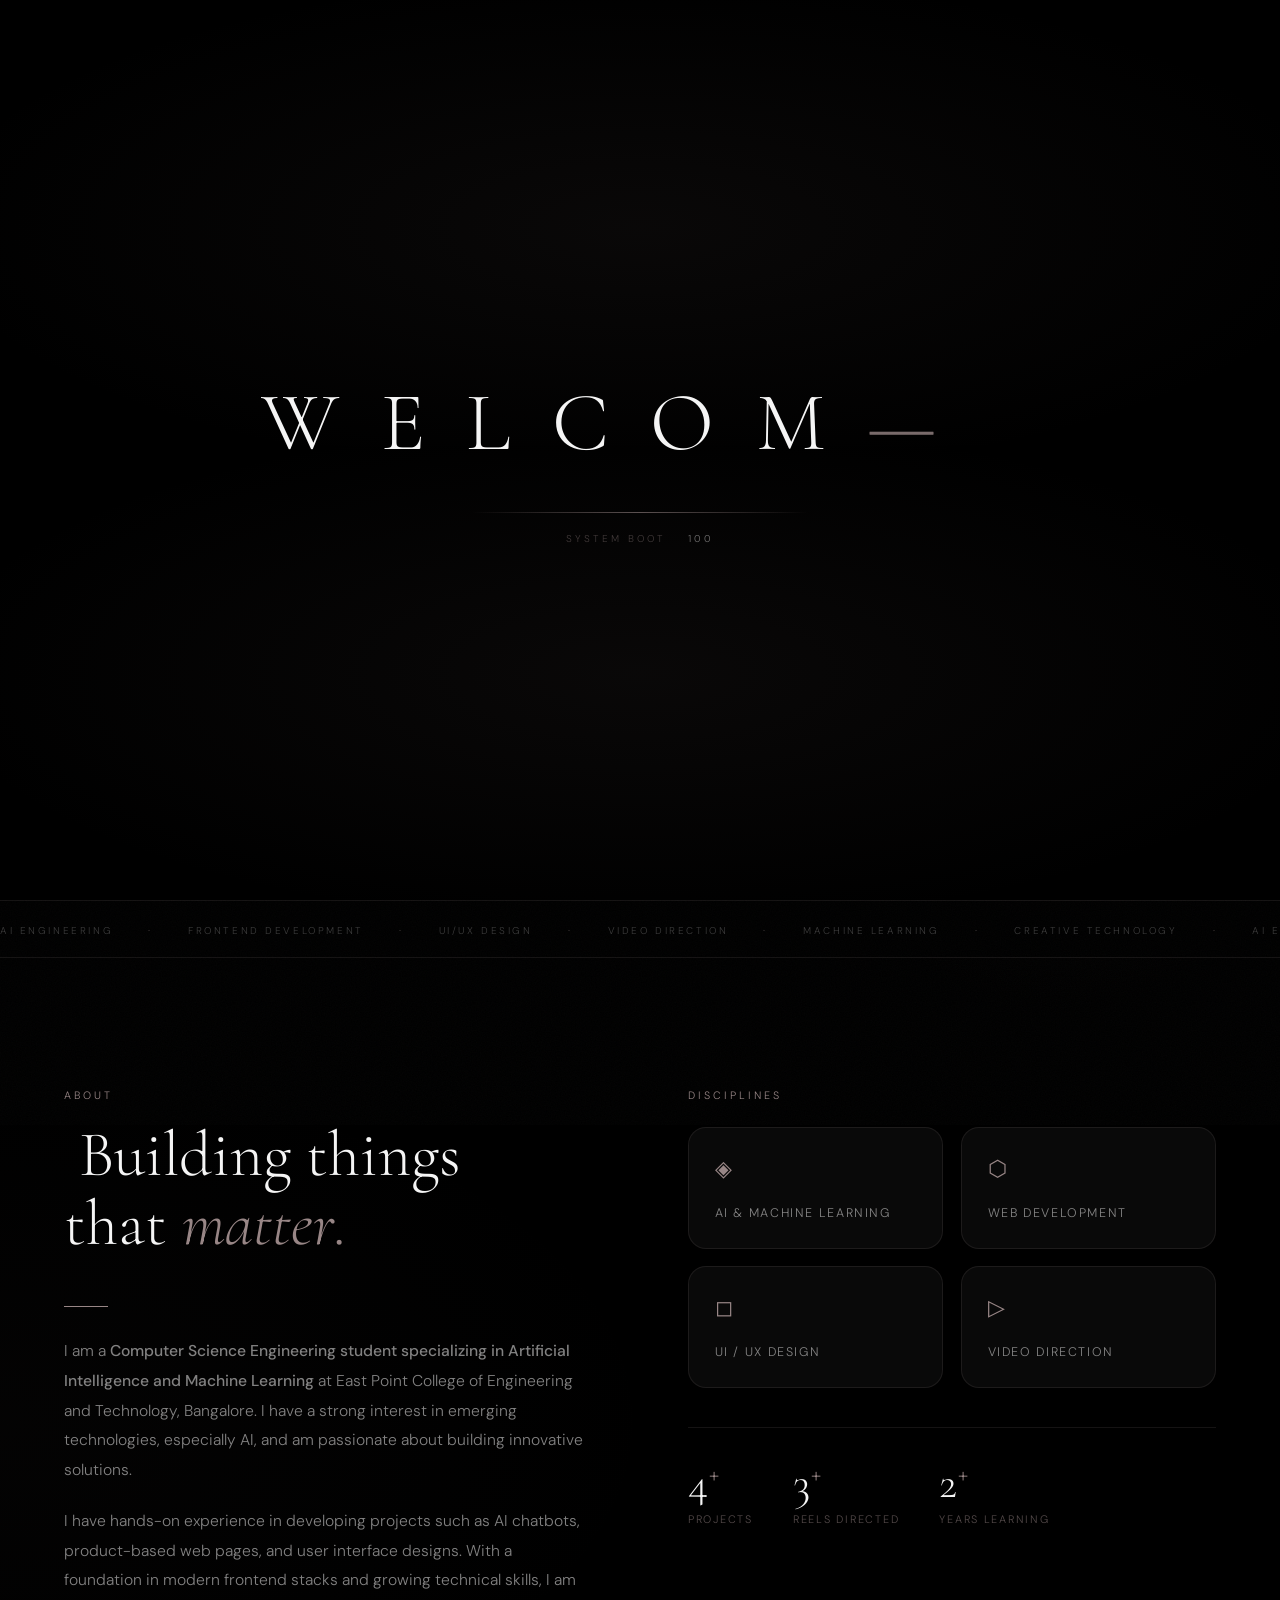
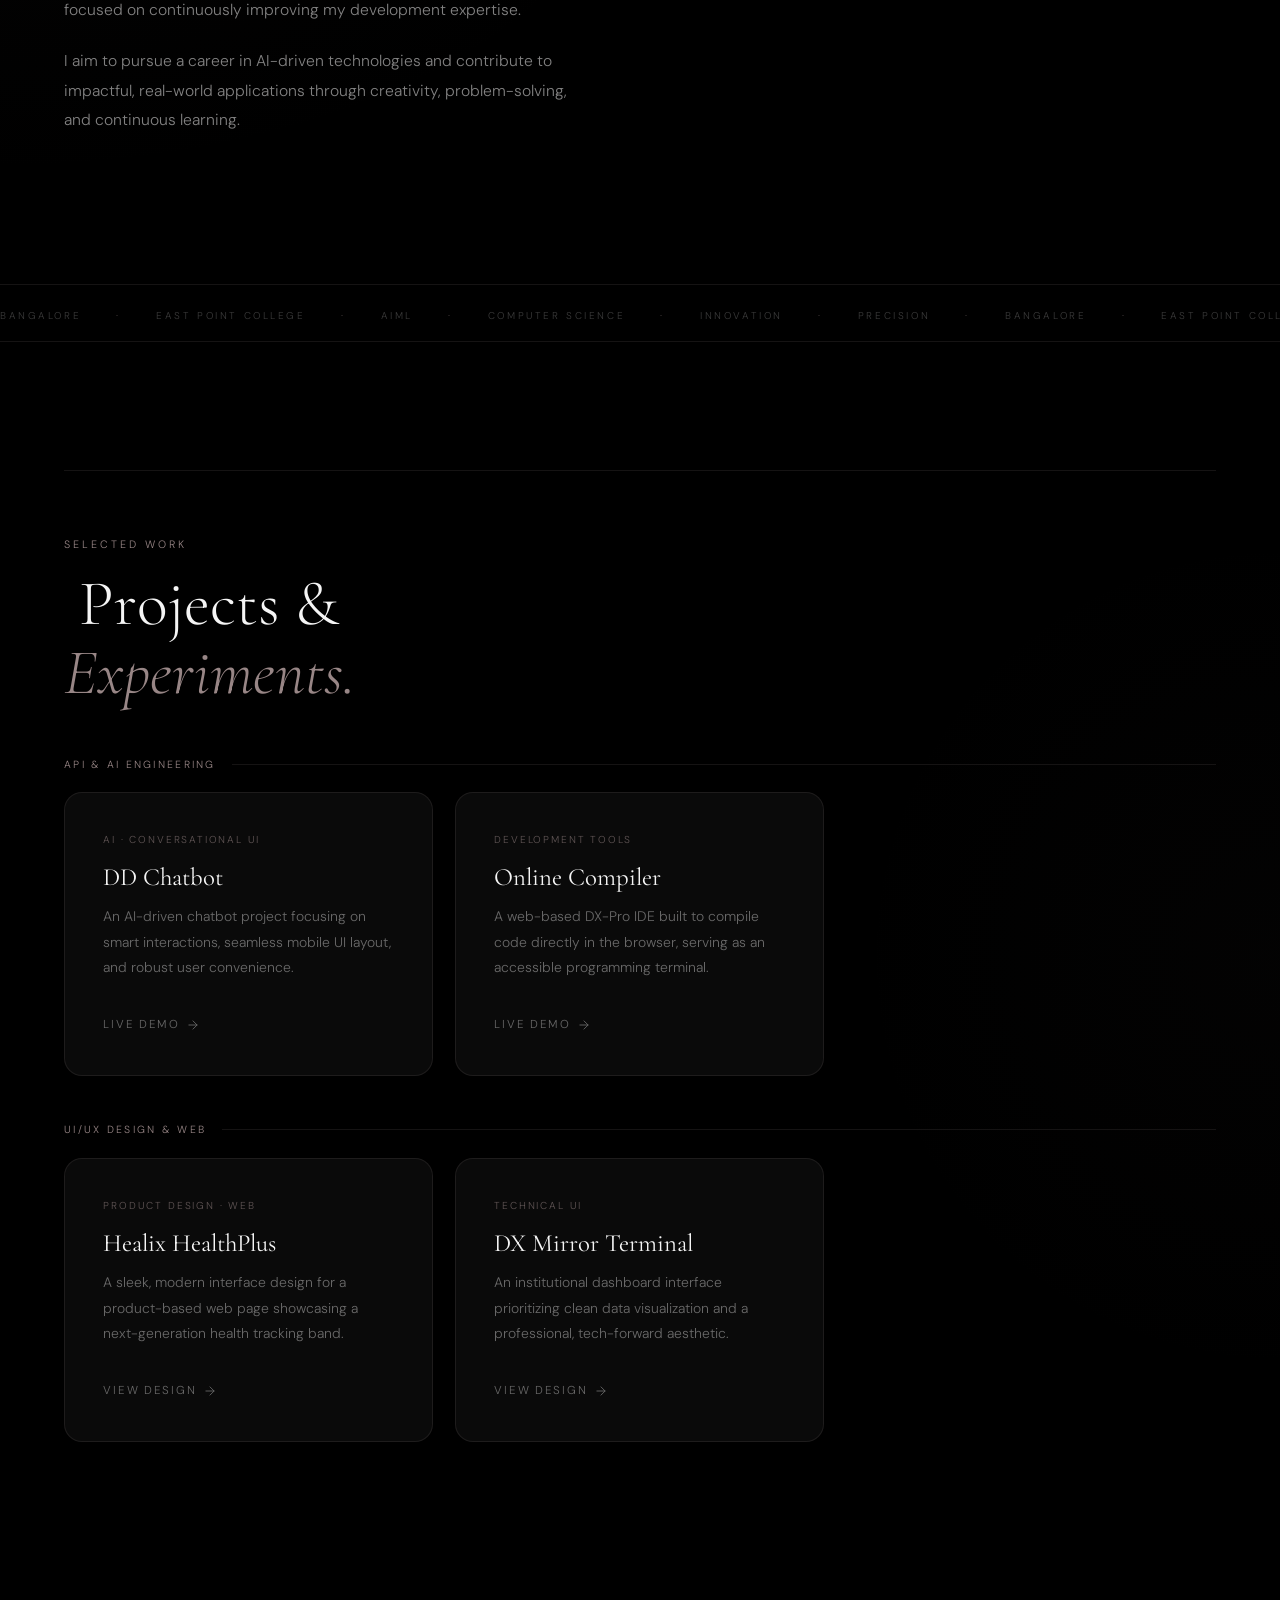
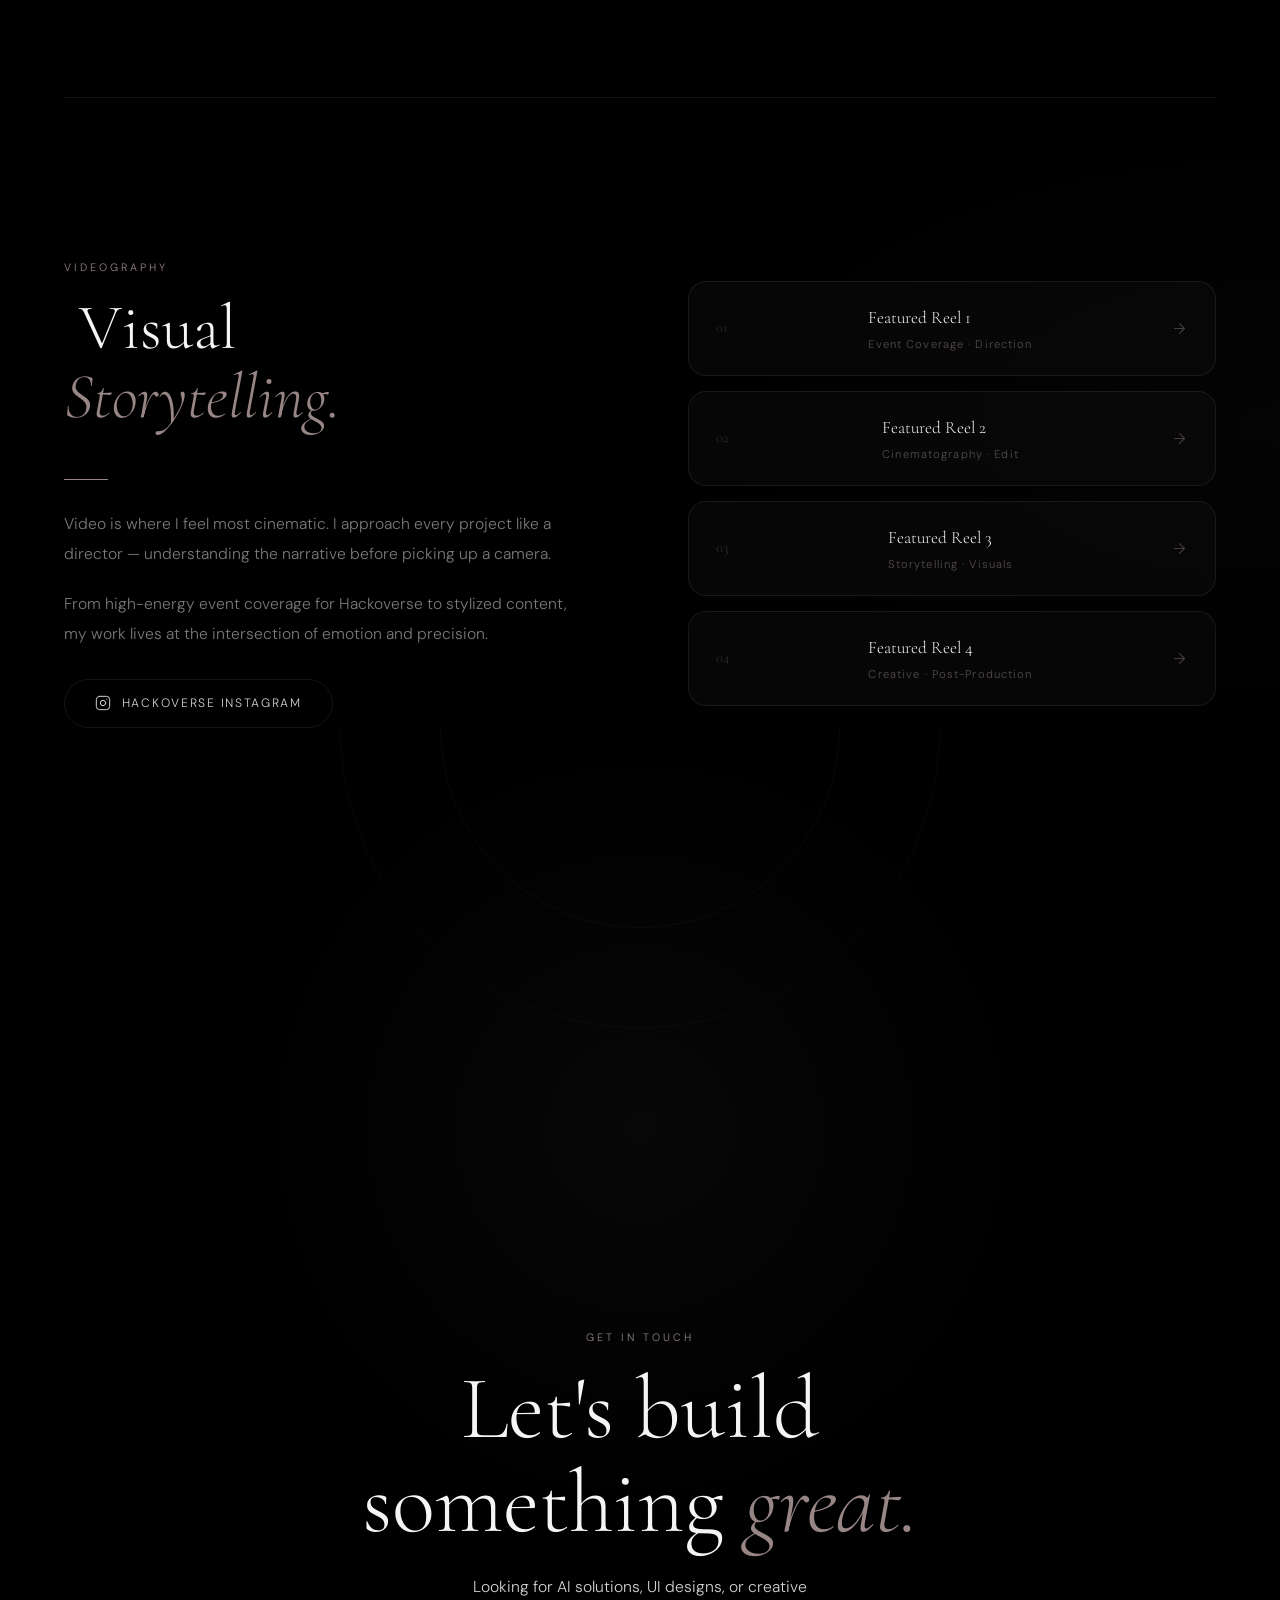
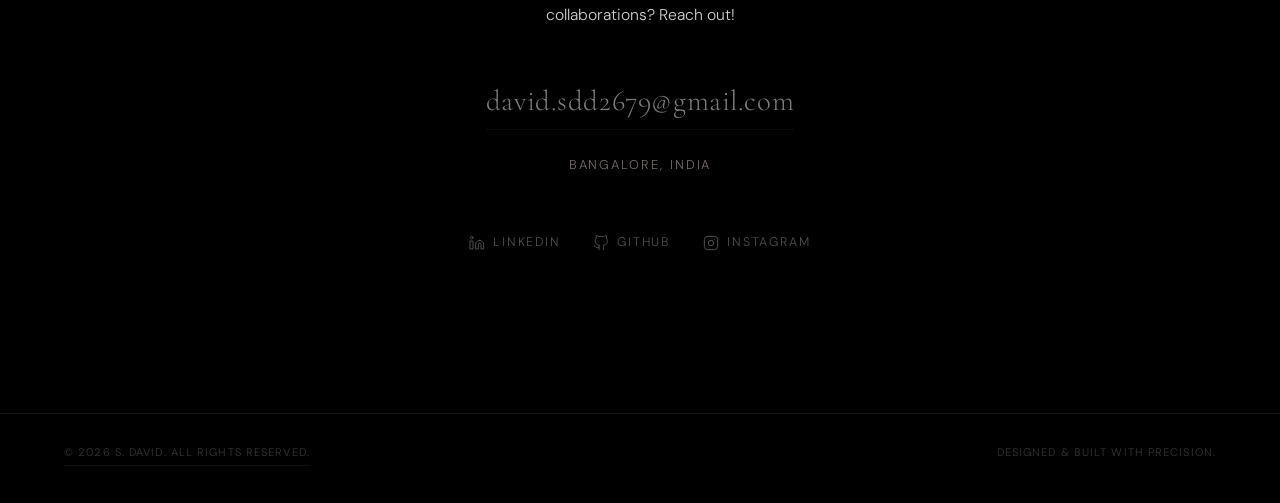
==== commit a0b91506: "Update index.html" ====
--- a/index.html
+++ b/index.html
@@ -198,7 +198,7 @@
         <p class="card-tag">AI · Conversational UI</p>
         <h3 class="card-title">DD Chatbot</h3>
         <p class="card-desc">An AI-driven chatbot project focusing on smart interactions, seamless mobile UI layout, and robust user convenience.</p>
-        <a href="https://ai-chatbot-flame-six-56.vercel.app/" target="_blank" rel="noopener noreferrer" class="card-btn magnetic">
+        <a href="https://ai-chatbot-kappa-ten-90.vercel.app/" target="_blank" rel="noopener noreferrer" class="card-btn magnetic">
           Live Demo
           <svg viewBox="0 0 24 24"><line x1="5" y1="12" x2="19" y2="12"/><polyline points="12 5 19 12 12 19"/></svg>
         </a>
--- a/style.css
+++ b/style.css
@@ -1,35 +1,34 @@
 /* ============================================================
-   style.css — Premium Gothic Noir Portfolio v4 CINEMATIC
+   style.css — Portfolio CINEMATIC FULL-SITE v5 (ULTRA SMOOTH)
    ============================================================ */
-
+ 
 :root {
-  --black:        #000000;
-  --text:         #D1D0D0;
-  --soft-accent:  #988686;
-  --dark-accent:  #5C4E4E;
-  --white:        #f5f5f5;
-  --card-bg:      #0d0d0d;
-  --border:       rgba(152, 134, 134, 0.14);
-  --font-display: 'Cormorant Garamond', serif;
-  --font-body:    'DM Sans', sans-serif;
-  --nav-h:        72px;
-  --ease:         cubic-bezier(0.25, 1, 0.25, 1);
-  --ease-out-expo: cubic-bezier(0.16, 1, 0.3, 1);
-  --radius:       18px;
-}
-
-*, *::before, *::after {
-  box-sizing: border-box;
-  margin: 0;
-  padding: 0;
-}
-
+  --black:          #000000;
+  --text:           #D1D0D0;
+  --soft-accent:    #988686;
+  --dark-accent:    #5C4E4E;
+  --warm:           #b89880;
+  --white:          #f5f5f5;
+  --card-bg:        #0a0a0a;
+  --border:         rgba(152, 134, 134, 0.14);
+  --border-hover:   rgba(152, 134, 134, 0.36);
+  --font-display:   'Cormorant Garamond', serif;
+  --font-body:      'DM Sans', sans-serif;
+  --nav-h:          72px;
+  --ease:           cubic-bezier(0.25, 1, 0.25, 1);
+  --ease-out-expo:  cubic-bezier(0.16, 1, 0.3, 1);
+  --ease-spring:    cubic-bezier(0.34, 1.56, 0.64, 1);
+  --radius:         18px;
+}
+ 
+*, *::before, *::after { box-sizing: border-box; margin: 0; padding: 0; }
+ 
 html {
   font-size: 16px;
   scroll-behavior: smooth;
   -webkit-text-size-adjust: 100%;
 }
-
+ 
 body {
   background: var(--black);
   color: var(--text);
@@ -37,59 +36,79 @@
   font-weight: 300;
   line-height: 1.7;
   overflow-x: hidden;
-}
-
+  -webkit-font-smoothing: antialiased;
+  -moz-osx-font-smoothing: grayscale;
+}
+ 
 img, svg { display: block; max-width: 100%; }
 a { color: inherit; }
-
-::-webkit-scrollbar { width: 4px; }
-::-webkit-scrollbar-track { background: var(--black); }
+ 
+::-webkit-scrollbar { width: 3px; }
+::-webkit-scrollbar-track { background: #000; }
 ::-webkit-scrollbar-thumb { background: var(--dark-accent); border-radius: 4px; }
 ::selection { background: var(--dark-accent); color: var(--white); }
-
+ 
+/* ── Ambient Backgrounds (Film Grain & Grid) ──────────────── */
 body::before {
   content: '';
   position: fixed;
   inset: -25%;
   width: 150%;
   height: 150%;
-  z-index: 99997; 
+  z-index: 99997;
   pointer-events: none;
-  opacity: 0.032;
+  opacity: 0.025;
   background-image: url("data:image/svg+xml,%3Csvg xmlns='http://www.w3.org/2000/svg' width='240' height='240'%3E%3Cfilter id='n'%3E%3CfeTurbulence type='fractalNoise' baseFrequency='0.80' numOctaves='4' stitchTiles='stitch'/%3E%3C/filter%3E%3Crect width='240' height='240' filter='url(%23n)'/%3E%3C/svg%3E");
   animation: filmGrain 0.35s steps(3) infinite;
+  will-change: transform;
+}
+.ambient-grid {
+  position: fixed;
+  inset: 0;
+  background-image: linear-gradient(rgba(152, 134, 134, 0.03) 1px, transparent 1px),
+                    linear-gradient(90deg, rgba(152, 134, 134, 0.03) 1px, transparent 1px);
+  background-size: 40px 40px;
+  pointer-events: none;
+  z-index: 0;
+  mask-image: radial-gradient(ellipse 80% 80% at 50% 50%, black 10%, transparent 80%);
+  -webkit-mask-image: radial-gradient(ellipse 80% 80% at 50% 50%, black 10%, transparent 80%);
 }
 
 @keyframes filmGrain {
-  0%   { transform: translate(0,     0);     }
-  25%  { transform: translate(-1.5%, 1%);   }
-  50%  { transform: translate(2%,   -1.5%); }
-  75%  { transform: translate(-1%,   2%);   }
+  0%   { transform: translate(0, 0); }
+  25%  { transform: translate(-1.5%, 1%); }
+  50%  { transform: translate(2%, -1.5%); }
+  75%  { transform: translate(-1%, 2%); }
   100% { transform: translate(1.5%, -0.5%); }
 }
-
+ 
+/* ════════════════════════════════════════════════════════════
+   PRELOADER
+════════════════════════════════════════════════════════════ */
 #preloader {
   position: fixed;
   inset: 0;
   z-index: 99999;
   overflow: hidden;
   pointer-events: all;
-}
-
+  background: #000;
+}
+ 
 .pl-panel {
   position: absolute;
   left: 0; right: 0;
   background: #000;
   z-index: 2;
-  transition: transform 0.92s cubic-bezier(0.76, 0, 0.24, 1);
-  background-image: radial-gradient(ellipse 80% 80% at 50% 50%, rgba(92, 78, 78, 0.06) 0%, transparent 70%);
-}
-.pl-top    { top: 0;    height: 50.5%; transform-origin: top;    }
+  transition: transform 1.2s cubic-bezier(0.76, 0, 0.24, 1);
+  background-image: radial-gradient(ellipse 80% 80% at 50% 50%, rgba(92,78,78,0.1) 0%, transparent 70%);
+  will-change: transform;
+}
+.pl-top    { top: 0;    height: 50.5%; transform-origin: top; }
 .pl-bottom { bottom: 0; height: 50.5%; transform-origin: bottom; }
-
-#preloader.exit .pl-top    { transform: translateY(-101%); }
-#preloader.exit .pl-bottom { transform: translateY( 101%); }
-
+ 
+#preloader.exit .pl-top    { transform: translate3d(0, -101%, 0); }
+#preloader.exit .pl-bottom { transform: translate3d(0, 101%, 0); }
+ 
 .pl-inner {
   position: absolute;
   inset: 0;
@@ -99,23 +118,23 @@
   align-items: center;
   justify-content: center;
   gap: 1.15rem;
-  transition: opacity 0.3s ease;
-}
-#preloader.exit .pl-inner { opacity: 0; }
-
+  transition: opacity 0.4s ease, filter 0.4s ease;
+  will-change: opacity, filter;
+}
+#preloader.exit .pl-inner { opacity: 0; filter: blur(10px); }
+ 
 .pl-name {
   font-family: var(--font-display);
-  font-size: clamp(2.4rem, 7vw, 5.8rem);
+  font-size: clamp(2.4rem, 7vw, 5.2rem);
   font-weight: 300;
-  letter-spacing: 0.42em;
-  padding-right: 0.42em; 
+  letter-spacing: 0.5em;
+  padding-right: 0.5em;
   color: var(--white);
   position: relative;
   overflow: hidden;
   user-select: none;
-}
-.pl-name span { color: var(--soft-accent); }
-
+  white-space: nowrap;
+}
 .pl-name::after {
   content: '';
   position: absolute;
@@ -123,25 +142,29 @@
   left: -5%;
   width: 110%;
   background: #000;
-  transform: translateX(0%);
-  transition: transform 1.18s cubic-bezier(0.76, 0, 0.24, 1);
-}
-.pl-name.revealed::after { transform: translateX(105%); }
-
+  transform: translate3d(0, 0, 0);
+  transition: transform 1.25s cubic-bezier(0.76, 0, 0.24, 1);
+  will-change: transform;
+}
+.pl-name.revealed::after { transform: translate3d(105%, 0, 0); }
+ 
+.scramble-char { color: var(--soft-accent); opacity: 0.8; }
+ 
 .pl-rule {
   width: 0;
   height: 1px;
-  background: linear-gradient(90deg, transparent, rgba(152, 134, 134, 0.55), transparent);
-  transition: width 1.5s cubic-bezier(0.76, 0, 0.24, 1);
-}
-.pl-rule.revealed { width: min(300px, 58vw); }
-
+  background: linear-gradient(90deg, transparent, rgba(152,134,134,0.6), transparent);
+  transition: width 1.6s cubic-bezier(0.76, 0, 0.24, 1);
+  will-change: width;
+}
+.pl-rule.revealed { width: min(340px, 60vw); }
+ 
 .pl-meta {
   display: flex;
   align-items: center;
   gap: 1.4rem;
   font-family: var(--font-body);
-  font-size: 0.64rem;
+  font-size: 0.62rem;
   letter-spacing: 0.30em;
   text-transform: uppercase;
   color: var(--soft-accent);
@@ -149,10 +172,13 @@
   transition: opacity 0.5s 0.55s;
   user-select: none;
 }
-.pl-meta.revealed { opacity: 0.52; }
-.pl-label { opacity: 0.6; }
+.pl-meta.revealed { opacity: 0.6; }
+.pl-label { opacity: 0.7; }
 #pl-num { font-variant-numeric: tabular-nums; min-width: 3ch; display: inline-block; color: var(--text); opacity: 0.9; }
-
+ 
+/* ════════════════════════════════════════════════════════════
+   CANVAS
+════════════════════════════════════════════════════════════ */
 #particle-canvas {
   position: fixed;
   inset: 0;
@@ -160,19 +186,17 @@
   height: 100vh;
   z-index: 0;
   pointer-events: none;
-  display: block;
   mix-blend-mode: screen;
-}
-
+  will-change: transform;
+}
+ 
+/* ════════════════════════════════════════════════════════════
+   CURSOR
+════════════════════════════════════════════════════════════ */
 body.has-cursor { cursor: none; }
-body.has-cursor a,
-body.has-cursor button,
-body.has-cursor .card,
-body.has-cursor .reel-item,
-body.has-cursor .btn { cursor: none; }
-
-#cursor-dot,
-#cursor-ring {
+body.has-cursor a, body.has-cursor button, body.has-cursor .card, body.has-cursor .reel-item, body.has-cursor .magnetic, body.has-cursor .btn { cursor: none; }
+ 
+#cursor-dot, #cursor-ring {
   position: fixed;
   top: 0; left: 0;
   pointer-events: none;
@@ -181,43 +205,39 @@
   will-change: transform;
   display: none;
 }
-
-body.has-cursor #cursor-dot,
-body.has-cursor #cursor-ring { display: block; }
-
-#cursor-dot {
-  width: 5px;
-  height: 5px;
-  background: var(--white);
-}
-
+body.has-cursor #cursor-dot, body.has-cursor #cursor-ring { display: block; }
+ 
+#cursor-dot { width: 5px; height: 5px; background: var(--white); mix-blend-mode: difference; }
 #cursor-ring {
-  width: 34px;
-  height: 34px;
-  border: 1px solid rgba(152, 134, 134, 0.45);
-  transition: width .28s var(--ease), height .28s var(--ease),
-              border-color .28s var(--ease), border-width .28s var(--ease);
-}
-
-#cursor-ring.hovered {
-  width: 56px;
-  height: 56px;
-  border-color: var(--soft-accent);
-  border-width: 1.5px;
-}
-
+  width: 36px; height: 36px;
+  border: 1px solid rgba(152,134,134,0.45);
+  transition: width .3s var(--ease), height .3s var(--ease), border-color .3s var(--ease), opacity .3s var(--ease);
+}
+#cursor-ring.hovered { width: 60px; height: 60px; border-color: var(--soft-accent); border-width: 1.5px; }
+#cursor-ring.clicked { width: 24px; height: 24px; border-color: var(--warm); }
+ 
+#cursor-trail-container { position: fixed; inset: 0; z-index: 9998; pointer-events: none; display: none; }
+body.has-cursor #cursor-trail-container { display: block; }
+.trail-dot { position: absolute; border-radius: 50%; background: var(--soft-accent); pointer-events: none; transform: translate3d(-50%, -50%, 0); will-change: left, top; }
+ 
+/* ════════════════════════════════════════════════════════════
+   SCROLL PROGRESS
+════════════════════════════════════════════════════════════ */
 #scroll-progress {
   position: fixed;
   top: 0; left: 0;
   height: 2px;
   width: 0%;
-  background: linear-gradient(90deg, var(--dark-accent), var(--soft-accent), var(--text));
+  background: linear-gradient(90deg, var(--dark-accent), var(--soft-accent), var(--warm), var(--text));
   z-index: 9998;
   pointer-events: none;
   will-change: width;
-  transition: width .04s linear;
-}
-
+  transition: width .05s linear;
+}
+ 
+/* ════════════════════════════════════════════════════════════
+   NAV
+════════════════════════════════════════════════════════════ */
 #navbar {
   position: fixed;
   inset: 0 0 auto 0;
@@ -228,491 +248,358 @@
   padding: 0 5vw;
   z-index: 1000;
   border-bottom: 1px solid transparent;
-  transition: background .45s var(--ease), border-color .45s var(--ease);
-}
+  transition: background .45s var(--ease), border-color .45s var(--ease), transform .45s var(--ease);
+  will-change: transform, background, border-color;
+}
+/* Removed hiding transformation so it stays pinned */
 
 #navbar.scrolled {
-  background: rgba(0, 0, 0, 0.88);
+  background: rgba(0,0,0,0.88);
   backdrop-filter: blur(28px) saturate(1.3);
   -webkit-backdrop-filter: blur(28px) saturate(1.3);
   border-color: var(--border);
 }
-
-.nav-logo {
-  font-family: var(--font-display);
-  font-size: 1.35rem;
-  font-weight: 500;
-  letter-spacing: .02em;
-  text-decoration: none;
-  color: var(--text);
-  opacity: .92;
-}
+ 
+.nav-logo { font-family: var(--font-display); font-size: 1.35rem; font-weight: 500; letter-spacing: .02em; text-decoration: none; color: var(--text); opacity: .9; position: relative; overflow: hidden; }
 .nav-logo span { color: var(--soft-accent); }
-
+.nav-logo::after { content: ''; position: absolute; bottom: -1px; left: 0; width: 0%; height: 1px; background: var(--soft-accent); transition: width .35s var(--ease); }
+.nav-logo:hover::after { width: 100%; }
+ 
 .nav-links { list-style: none; display: flex; gap: 2.8rem; }
-.nav-links a {
-  font-size: .77rem;
-  letter-spacing: .18em;
-  text-transform: uppercase;
-  text-decoration: none;
-  color: var(--text);
-  opacity: .52;
-  transition: opacity .25s;
-}
+.nav-links a { font-size: .76rem; letter-spacing: .18em; text-transform: uppercase; text-decoration: none; color: var(--text); opacity: .52; transition: opacity .25s; position: relative; }
+.nav-links a::after { content: ''; position: absolute; bottom: -3px; left: 0; width: 0; height: 1px; background: var(--soft-accent); transition: width .3s var(--ease); }
 .nav-links a:hover { opacity: 1; }
-
-#menu-toggle {
-  display: none;
-  flex-direction: column;
-  gap: 5px;
-  background: none;
-  border: none;
-  padding: 6px;
-  cursor: pointer;
-}
-#menu-toggle span {
-  display: block;
-  width: 24px;
-  height: 1px;
-  background: var(--text);
-  transition: transform .3s, opacity .3s;
-}
-#menu-toggle.active span:nth-child(1) { transform: translateY(6px) rotate(45deg); }
+.nav-links a:hover::after, .nav-links a.active::after { width: 100%; }
+.nav-links a.active { opacity: 1; }
+ 
+.nav-indicator { display: none; }
+ 
+#menu-toggle { display: none; flex-direction: column; gap: 5px; background: none; border: none; padding: 6px; cursor: pointer; }
+#menu-toggle span { display: block; width: 24px; height: 1px; background: var(--text); transition: transform .3s var(--ease), opacity .3s; will-change: transform, opacity; }
+#menu-toggle.active span:nth-child(1) { transform: translate3d(0, 6px, 0) rotate(45deg); }
 #menu-toggle.active span:nth-child(2) { opacity: 0; }
-#menu-toggle.active span:nth-child(3) { transform: translateY(-6px) rotate(-45deg); }
-
+#menu-toggle.active span:nth-child(3) { transform: translate3d(0, -6px, 0) rotate(-45deg); }
+ 
 #mobile-menu {
-  display: none;
-  position: fixed;
-  top: var(--nav-h);
-  left: 0; right: 0;
-  background: rgba(0, 0, 0, 0.97);
-  backdrop-filter: blur(24px);
-  -webkit-backdrop-filter: blur(24px);
-  border-bottom: 1px solid var(--border);
-  border-bottom-left-radius: var(--radius);
-  border-bottom-right-radius: var(--radius);
-  padding: 1.5rem 6vw 2rem;
-  z-index: 999;
-  transform: translateY(-10px);
-  opacity: 0;
-  pointer-events: none;
-  transition: opacity .28s var(--ease), transform .28s var(--ease);
-}
-#mobile-menu.open { opacity: 1; transform: translateY(0); pointer-events: all; }
-#mobile-menu a {
-  display: block;
-  font-size: .95rem;
-  letter-spacing: .14em;
-  text-transform: uppercase;
-  text-decoration: none;
-  color: var(--text);
-  opacity: .62;
-  padding: .9rem 0;
-  border-bottom: 1px solid var(--border);
-  transition: opacity .2s;
-}
+  display: none; position: fixed; top: var(--nav-h); left: 0; right: 0;
+  background: rgba(0,0,0,0.97); backdrop-filter: blur(24px); -webkit-backdrop-filter: blur(24px);
+  border-bottom: 1px solid var(--border); border-bottom-left-radius: var(--radius); border-bottom-right-radius: var(--radius);
+  padding: 1.5rem 6vw 2rem; z-index: 999;
+  transform: translate3d(0, -12px, 0); opacity: 0; pointer-events: none;
+  transition: opacity .3s var(--ease), transform .3s var(--ease);
+  will-change: transform, opacity;
+}
+#mobile-menu.open { opacity: 1; transform: translate3d(0, 0, 0); pointer-events: all; }
+#mobile-menu a { display: block; font-size: .95rem; letter-spacing: .14em; text-transform: uppercase; text-decoration: none; color: var(--text); opacity: .62; padding: .9rem 0; border-bottom: 1px solid var(--border); transition: opacity .2s, transform .2s var(--ease); }
 #mobile-menu a:last-child { border-bottom: none; }
-#mobile-menu a:hover { opacity: 1; }
-
-section {
-  padding: 8rem 5vw;
-  position: relative;
-  isolation: isolate;
-}
-
-.section-label {
-  display: block;
-  font-size: .67rem;
-  letter-spacing: .28em;
-  text-transform: uppercase;
-  color: var(--soft-accent);
-  opacity: .7;
-  margin-bottom: 1rem;
-}
-
-.section-heading {
-  font-family: var(--font-display);
-  font-size: clamp(2.4rem, 5vw, 4.2rem);
-  font-weight: 300;
-  line-height: 1.08;
-  color: var(--white);
-  margin-bottom: 3rem;
-}
+#mobile-menu a:hover { opacity: 1; transform: translate3d(6px, 0, 0); }
+ 
+/* ════════════════════════════════════════════════════════════
+   SECTIONS – base & Ambient Floats
+════════════════════════════════════════════════════════════ */
+section { padding: 8rem 5vw; position: relative; isolation: isolate; }
+ 
+/* Smooth ambient breathing for elements */
+@keyframes ambientFloat {
+  0%   { transform: translate3d(0, 0, 0); }
+  50%  { transform: translate3d(0, -6px, 0); }
+  100% { transform: translate3d(0, 0, 0); }
+}
+.ambient-float { animation: ambientFloat 6s ease-in-out infinite; will-change: transform; }
+.card:hover.ambient-float, .skill-item:hover.ambient-float, .reel-item:hover.ambient-float { animation-play-state: paused; }
+ 
+.section-label { display: block; font-size: .67rem; letter-spacing: .28em; text-transform: uppercase; color: var(--soft-accent); opacity: .7; margin-bottom: 1rem; }
+.section-heading { font-family: var(--font-display); font-size: clamp(2.4rem, 5vw, 4.2rem); font-weight: 300; line-height: 1.08; color: var(--white); margin-bottom: 3rem; }
 .section-heading em { font-style: italic; color: var(--soft-accent); }
-
 .hr { border: none; border-top: 1px solid var(--border); margin-bottom: 4rem; }
 .deco-line { width: 44px; height: 1px; background: var(--soft-accent); opacity: .32; margin-bottom: 1.8rem; }
-
+ 
+/* ════════════════════════════════════════════════════════════
+   UNIVERSAL REVEAL SYSTEM (Hardware Accelerated)
+════════════════════════════════════════════════════════════ */
 .reveal {
-  opacity: 0;
-  transform: translateY(30px);
-  filter: blur(4px);
-  transition: opacity .85s var(--ease-out-expo),
-              transform .85s var(--ease-out-expo),
-              filter .85s var(--ease-out-expo);
+  opacity: 0; transform: translate3d(0, 36px, 0); filter: blur(5px);
+  transition: opacity .9s var(--ease-out-expo), transform .9s var(--ease-out-expo), filter .9s var(--ease-out-expo);
+  will-change: transform, opacity, filter;
 }
 .reveal.delay-1 { transition-delay: .10s; }
 .reveal.delay-2 { transition-delay: .22s; }
 .reveal.delay-3 { transition-delay: .35s; }
 .reveal.delay-4 { transition-delay: .50s; }
-.reveal.visible { opacity: 1; transform: translateY(0); filter: blur(0px); }
+.reveal.visible { opacity: 1; transform: translate3d(0, 0, 0); filter: blur(0); }
+ 
+.glide-up {
+  opacity: 0; transform: translate3d(0, 28px, 0);
+  transition: opacity .9s var(--ease-out-expo), transform .9s var(--ease-out-expo);
+  will-change: transform, opacity;
+}
+.glide-up.delay-1 { transition-delay: .18s; }
+.glide-up.delay-2 { transition-delay: .32s; }
+.glide-up.delay-3 { transition-delay: .46s; }
+.glide-up.delay-4 { transition-delay: .62s; }
+.hero-content.visible .glide-up { opacity: 1; transform: translate3d(0, 0, 0); }
+ 
+.char {
+  display: inline-block; opacity: 0; transform: translate3d(0, 60%, 0) rotateX(-30deg);
+  transition: opacity .6s var(--ease-out-expo), transform .6s var(--ease-out-expo);
+  transform-origin: bottom center; backface-visibility: hidden; will-change: transform, opacity;
+}
+.split-heading.visible .char { opacity: 1; transform: translate3d(0, 0, 0) rotateX(0deg); }
+ 
+/* ════════════════════════════════════════════════════════════
+   MARQUEE STRIPS
+════════════════════════════════════════════════════════════ */
+.marquee-strip { width: 100%; overflow: hidden; border-top: 1px solid var(--border); border-bottom: 1px solid var(--border); padding: .9rem 0; position: relative; z-index: 2; background: rgba(0,0,0,0.35); }
+.marquee-track { display: inline-flex; align-items: center; gap: 2.2rem; white-space: nowrap; animation: marquee-scroll 28s linear infinite; will-change: transform; }
+.marquee-reverse .marquee-track { animation-direction: reverse; animation-duration: 34s; }
+.marquee-strip:hover .marquee-track { animation-play-state: paused; }
+.marquee-track span { font-family: var(--font-body); font-size: .62rem; letter-spacing: .26em; text-transform: uppercase; color: var(--text); opacity: .28; }
+.marquee-track .dot { color: var(--soft-accent); opacity: .55; }
+@keyframes marquee-scroll { from { transform: translate3d(0, 0, 0); } to { transform: translate3d(-50%, 0, 0); } }
+ 
+/* ════════════════════════════════════════════════════════════
+   BUTTONS
+════════════════════════════════════════════════════════════ */
+.btn {
+  display: inline-flex; align-items: center; gap: .5rem; padding: .85rem 2.2rem; border-radius: 30px;
+  font-family: var(--font-body); font-size: .77rem; letter-spacing: .16em; text-transform: uppercase; text-decoration: none;
+  border: 1px solid transparent; cursor: pointer; position: relative; overflow: hidden;
+  transition: transform .28s var(--ease-spring), box-shadow .28s var(--ease), opacity .28s, border-color .28s, background .28s;
+  will-change: transform, box-shadow;
+}
+.btn::before {
+  content: ''; position: absolute; top: 0; left: -100%; width: 60%; height: 100%;
+  background: linear-gradient(90deg, transparent, rgba(255,255,255,0.08), transparent);
+  transition: left .55s var(--ease); pointer-events: none;
+}
+.btn:hover::before { left: 160%; }
+.btn-primary { background: var(--text); color: var(--black); font-weight: 500; }
+.btn-primary:hover { transform: translate3d(0, -3px, 0); box-shadow: 0 14px 44px rgba(209,208,208,.2); }
+.btn-outline { background: transparent; border-color: var(--border); color: var(--text); opacity: .72; }
+.btn-outline:hover { opacity: 1; border-color: var(--soft-accent); transform: translate3d(0, -3px, 0); }
+ 
+/* ════════════════════════════════════════════════════════════
+   HERO
+════════════════════════════════════════════════════════════ */
+#hero { position: relative; min-height: 100vh; min-height: 100svh; display: flex; align-items: center; padding: 0 5vw; background: transparent; }
+#hero::before {
+  content: ''; position: absolute; inset: 0; pointer-events: none; z-index: 0;
+  background: radial-gradient(ellipse 70% 60% at 15% 50%, rgba(92,78,78,.13) 0%, transparent 65%),
+              radial-gradient(ellipse 50% 80% at 85% 20%, rgba(152,134,134,.06) 0%, transparent 60%);
+  animation: heroAuraPulse 8s ease-in-out infinite alternate; will-change: opacity;
+}
+@keyframes heroAuraPulse { from { opacity: 0.8; } to { opacity: 1.2; } }
+#hero::after {
+  content: ''; position: absolute; inset: 0; z-index: 1; pointer-events: none;
+  background: radial-gradient(ellipse 80% 55% at 50% 120%, rgba(92,78,78,.15) 0%, transparent 70%),
+              linear-gradient(to bottom, rgba(0,0,0,.25) 0%, rgba(0,0,0,0) 35%, rgba(0,0,0,.75) 100%);
+}
+ 
+.hero-geo { position: absolute; pointer-events: none; z-index: 1; will-change: transform, opacity; }
+.geo-circle { width: 420px; height: 420px; border-radius: 50%; border: 1px solid rgba(152,134,134,0.06); right: 8%; top: 50%; animation: geoRotate 40s linear infinite; }
+.geo-ring { width: 240px; height: 240px; border-radius: 50%; border: 1px solid rgba(152,134,134,0.10); right: calc(8% + 90px); top: 50%; animation: geoRotate 25s linear infinite reverse; }
+.geo-line1 { width: 1px; height: 180px; background: linear-gradient(to bottom, transparent, rgba(152,134,134,0.18), transparent); right: 22%; top: 15%; animation: geoPulse 4s ease-in-out infinite; }
+.geo-line2 { width: 120px; height: 1px; background: linear-gradient(to right, transparent, rgba(152,134,134,0.14), transparent); right: 6%; bottom: 25%; animation: geoPulse 5.5s ease-in-out infinite 1.5s; }
+.hero-orb { position: absolute; width: 600px; height: 600px; border-radius: 50%; background: radial-gradient(circle, rgba(92,78,78,0.08) 0%, transparent 70%); right: -80px; top: 50%; pointer-events: none; animation: orbDrift 12s ease-in-out infinite; }
 
-.btn {
-  display: inline-flex;
-  align-items: center;
-  gap: .5rem;
-  padding: .85rem 2.2rem;
-  border-radius: 30px;
-  font-family: var(--font-body);
-  font-size: .77rem;
-  letter-spacing: .16em;
-  text-transform: uppercase;
-  text-decoration: none;
-  border: 1px solid transparent;
-  transition: transform .28s var(--ease), box-shadow .28s var(--ease),
-              opacity .28s, border-color .28s, background .28s;
-  cursor: pointer;
-  position: relative;
-  overflow: hidden;
-}
-
-.btn::before {
-  content: '';
-  position: absolute;
-  top: 0; left: -100%;
-  width: 60%;
-  height: 100%;
-  background: linear-gradient(90deg, transparent, rgba(255,255,255,0.07), transparent);
-  transition: left 0.55s var(--ease);
-  pointer-events: none;
-}
-.btn:hover::before { left: 160%; }
-
-.btn-primary { background: var(--text); color: var(--black); font-weight: 500; }
-.btn-primary:hover {
-  transform: translateY(-3px);
-  box-shadow: 0 12px 40px rgba(209, 208, 208, .18);
-}
-.btn-outline { background: transparent; border-color: var(--border); color: var(--text); opacity: .72; }
-.btn-outline:hover { opacity: 1; border-color: var(--soft-accent); transform: translateY(-3px); }
-
-#hero {
-  position: relative;
-  min-height: 100vh;
-  min-height: 100svh;
-  display: flex;
-  align-items: center;
-  padding: 0 5vw;
-  background: transparent;
-}
-#hero::before {
-  content: '';
-  position: absolute;
-  inset: 0;
-  background:
-    radial-gradient(ellipse 70% 60% at 15% 50%, rgba(92,78,78,.12) 0%, transparent 65%),
-    radial-gradient(ellipse 50% 80% at 85% 20%, rgba(152,134,134,.05) 0%, transparent 60%);
-  pointer-events: none;
-  z-index: 0;
-}
-#hero::after {
-  content: '';
-  position: absolute;
-  inset: 0;
-  background:
-    radial-gradient(ellipse 80% 55% at 50% 120%, rgba(92,78,78,.15) 0%, transparent 70%),
-    linear-gradient(to bottom, rgba(0,0,0,.25) 0%, rgba(0,0,0,0) 35%, rgba(0,0,0,.75) 100%);
-  z-index: 1;
-  pointer-events: none;
-}
-
+@keyframes geoRotate { from { transform: translate3d(0, -50%, 0) rotate(0deg); } to { transform: translate3d(0, -50%, 0) rotate(360deg); } }
+@keyframes geoPulse { 0%, 100% { opacity: 0.4; } 50% { opacity: 1; } }
+@keyframes orbDrift { 0%, 100% { transform: translate3d(0, -50%, 0) scale(1); } 50% { transform: translate3d(0, -52%, 0) scale(1.06); } }
+ 
 .hero-content {
-  position: relative;
-  z-index: 2;
-  max-width: 860px;
-  opacity: 0;
-  transform: translateY(32px);
-  filter: blur(6px);
-  transition: opacity 1.2s var(--ease-out-expo),
-              transform 1.2s var(--ease-out-expo),
-              filter 1.2s var(--ease-out-expo);
-  will-change: transform;
-}
-.hero-content.visible { opacity: 1; transform: translateY(0); filter: blur(0px); }
-.hero-content.tilt-ready {
-  transition: opacity 1.2s var(--ease-out-expo),
-              transform 0.10s ease-out,
-              filter 1.2s var(--ease-out-expo);
-}
-
+  position: relative; z-index: 2; max-width: 860px; opacity: 0; transform: translate3d(0, 32px, 0); filter: blur(6px);
+  transition: opacity 1.2s var(--ease-out-expo), transform 1.2s var(--ease-out-expo), filter 1.2s var(--ease-out-expo);
+  will-change: transform, opacity, filter;
+}
+.hero-content.visible { opacity: 1; transform: translate3d(0, 0, 0); filter: blur(0); }
+.hero-content.tilt-ready { transition: opacity 1.2s var(--ease-out-expo), transform .12s ease-out, filter 1.2s var(--ease-out-expo); }
+ 
 .hero-eyebrow { display: inline-block; font-size: .68rem; letter-spacing: .26em; text-transform: uppercase; color: var(--soft-accent); opacity: .8; margin-bottom: 1.4rem; }
 .hero-name { font-family: var(--font-display); font-size: clamp(3.2rem, 8.5vw, 8.5rem); font-weight: 300; line-height: 1.0; letter-spacing: -.01em; color: var(--white); margin-bottom: .9rem; }
 .hero-name em { font-style: italic; color: var(--soft-accent); }
+ 
+/* Technical Glitch effect */
+.glitch-text { position: relative; display: inline-block; }
+.glitch-text::before, .glitch-text::after { content: attr(data-text); position: absolute; top: 0; left: 0; width: 100%; pointer-events: none; opacity: 0; font-style: italic; will-change: transform; }
+.glitch-text::before { color: rgba(152,134,134,0.7); clip-path: polygon(0 0, 100% 0, 100% 40%, 0 40%); }
+.glitch-text::after { color: rgba(178,148,120,0.5); clip-path: polygon(0 60%, 100% 60%, 100% 100%, 0 100%); }
+.glitch-text:hover::before { opacity: 1; animation: glitch-top .4s steps(2) infinite; }
+.glitch-text:hover::after { opacity: 1; animation: glitch-bot .4s steps(2) infinite .1s; }
+@keyframes glitch-top { 0% { transform: translate3d(0,0,0); } 25% { transform: translate3d(-3px,-1px,0); } 50% { transform: translate3d(3px,0,0); } 75% { transform: translate3d(-2px,1px,0); } 100% { transform: translate3d(0,0,0); } }
+@keyframes glitch-bot { 0% { transform: translate3d(0,0,0); } 25% { transform: translate3d(3px,1px,0); } 50% { transform: translate3d(-3px,0,0); } 75% { transform: translate3d(2px,-1px,0); } 100% { transform: translate3d(0,0,0); } }
+ 
 .hero-role { font-size: clamp(.88rem, 1.6vw, 1.05rem); letter-spacing: .04em; color: var(--soft-accent); margin-bottom: .8rem; font-weight: 400; min-height: 1.5em; }
-
-#tw-cursor {
-  display: inline-block;
-  width: 2px; height: .9em;
-  background: var(--soft-accent);
-  margin-left: 2px;
-  vertical-align: middle;
-  animation: blink .8s step-end infinite;
-}
+#tw-cursor { display: inline-block; width: 2px; height: .9em; background: var(--soft-accent); margin-left: 2px; vertical-align: middle; animation: blink .8s step-end infinite; }
 @keyframes blink { 50% { opacity: 0; } }
-
+ 
 .hero-tagline { font-size: clamp(.88rem, 1.3vw, 1rem); color: var(--text); opacity: .42; max-width: 460px; line-height: 1.9; margin-bottom: 2.6rem; }
 .hero-btns { display: flex; gap: 1rem; flex-wrap: wrap; }
-
-.scroll-hint {
-  position: absolute;
-  bottom: 2rem; left: 5vw;
-  z-index: 2;
-  display: flex;
-  align-items: center;
-  gap: .75rem;
-  font-size: .67rem;
-  letter-spacing: .22em;
-  text-transform: uppercase;
-  opacity: .28;
-  pointer-events: none;
-}
-.scroll-hint-line {
-  width: 38px; height: 1px;
-  background: var(--soft-accent);
-  transform-origin: left;
-  animation: hint-pulse 2.4s ease-in-out infinite;
-}
-@keyframes hint-pulse {
-  0%, 100% { transform: scaleX(1);   opacity: .4; }
-  50%       { transform: scaleX(1.6); opacity: .9; }
-}
-
-#about { display: grid; grid-template-columns: 1fr 1fr; gap: 6rem; align-items: start; background: var(--black); }
+ 
+.scroll-hint { position: absolute; bottom: 2rem; left: 5vw; z-index: 2; display: flex; align-items: center; gap: .75rem; font-size: .67rem; letter-spacing: .22em; text-transform: uppercase; opacity: .28; pointer-events: none; }
+.scroll-hint-line { width: 38px; height: 1px; background: var(--soft-accent); transform-origin: left; animation: hintPulse 2.4s ease-in-out infinite; will-change: transform, opacity; }
+@keyframes hintPulse { 0%, 100% { transform: scaleX(1); opacity: .4; } 50% { transform: scaleX(1.7); opacity: .9; } }
+ 
+/* ════════════════════════════════════════════════════════════
+   ABOUT
+════════════════════════════════════════════════════════════ */
+#about { display: grid; grid-template-columns: 1fr 1fr; gap: 6rem; align-items: start; background: transparent; }
+#about::before { content: ''; position: absolute; inset: 0; background: radial-gradient(ellipse 80% 60% at 0% 50%, rgba(92,78,78,0.04) 0%, transparent 65%); pointer-events: none; z-index: 0; }
+ 
 .about-text p { font-size: .98rem; line-height: 1.9; color: var(--text); opacity: .62; margin-bottom: 1.3rem; }
 .about-text p strong { color: var(--text); opacity: 1; font-weight: 500; }
+ 
 .skills-grid { display: grid; grid-template-columns: 1fr 1fr; gap: 1.1rem; margin-top: 1.4rem; }
-
 .skill-item {
-  border: 1px solid var(--border);
-  padding: 1.4rem 1.6rem;
-  border-radius: var(--radius);
-  position: relative;
-  overflow: hidden;
-  background: rgba(13, 13, 13, 0.7);
-  transition: border-color .3s, transform .3s var(--ease), box-shadow .3s;
-}
-.skill-item::after {
-  content: '';
-  position: absolute;
-  bottom: 0; left: 0; right: 0;
-  height: 1px;
-  background: linear-gradient(90deg, transparent, var(--soft-accent), transparent);
-  opacity: 0;
-  transition: opacity .35s;
-}
-.skill-item:hover { border-color: var(--dark-accent); transform: translateY(-3px); box-shadow: 0 12px 35px rgba(0,0,0,.6); }
-.skill-item:hover::after { opacity: 1; }
-.skill-icon { font-size: 1.4rem; margin-bottom: .6rem; display: block; color: var(--soft-accent); }
+  border: 1px solid var(--border); padding: 1.4rem 1.6rem; border-radius: var(--radius); position: relative; overflow: hidden; background: rgba(13,13,13,0.7);
+  transition: border-color .35s, transform .35s var(--ease-spring), box-shadow .35s; will-change: transform, box-shadow;
+}
+.skill-item::before { content: ''; position: absolute; top: 0; left: 0; right: 0; height: 1px; background: linear-gradient(90deg, transparent, var(--soft-accent), transparent); opacity: 0; transition: opacity .35s; }
+.skill-item::after { content: ''; position: absolute; inset: 0; background: radial-gradient(ellipse 120% 100% at 50% 120%, rgba(152,134,134,0.07) 0%, transparent 70%); opacity: 0; transition: opacity .35s; }
+.skill-item:hover { border-color: var(--dark-accent); transform: translate3d(0,-4px,0) scale(1.02); box-shadow: 0 16px 40px rgba(0,0,0,.65); }
+.skill-item:hover::before { opacity: 1; }
+.skill-item:hover::after  { opacity: 1; }
+.skill-icon { font-size: 1.4rem; margin-bottom: .6rem; display: block; color: var(--soft-accent); transition: transform .35s var(--ease-spring); will-change: transform; }
+.skill-item:hover .skill-icon { transform: scale(1.15) rotate(5deg); }
 .skill-name { font-size: .78rem; letter-spacing: .13em; text-transform: uppercase; color: var(--text); opacity: .62; }
-
-#projects { background: var(--black); }
-.category-label {
-  font-size: .65rem;
-  letter-spacing: .22em;
-  text-transform: uppercase;
-  color: var(--soft-accent);
-  opacity: .6;
-  display: flex;
-  align-items: center;
-  gap: 1rem;
-  margin-bottom: 1.2rem;
-  margin-top: 2.8rem;
-}
+ 
+.stats-row { display: flex; gap: 2.5rem; margin-top: 2.5rem; padding-top: 2rem; border-top: 1px solid var(--border); }
+.stat-item { display: flex; flex-direction: column; gap: .25rem; }
+.stat-num { font-family: var(--font-display); font-size: 2.8rem; font-weight: 300; color: var(--white); line-height: 1; letter-spacing: -.02em; }
+.stat-num::after { content: '+'; font-size: 1.6rem; color: var(--soft-accent); vertical-align: super; margin-left: 2px; }
+.stat-label { font-size: .68rem; letter-spacing: .16em; text-transform: uppercase; color: var(--soft-accent); opacity: .55; }
+ 
+/* ════════════════════════════════════════════════════════════
+   PROJECTS
+════════════════════════════════════════════════════════════ */
+#projects { background: transparent; }
+#projects::before { content: ''; position: absolute; top: 0; right: 0; width: 60%; height: 100%; background: radial-gradient(ellipse 80% 50% at 100% 50%, rgba(92,78,78,0.03) 0%, transparent 70%); pointer-events: none; }
+ 
+.category-label { font-size: .65rem; letter-spacing: .22em; text-transform: uppercase; color: var(--soft-accent); opacity: .6; display: flex; align-items: center; gap: 1rem; margin-bottom: 1.2rem; margin-top: 2.8rem; }
 .category-label::after { content: ''; flex: 1; height: 1px; background: var(--border); }
+ 
 .cards-grid { display: grid; grid-template-columns: repeat(auto-fill, minmax(280px, 1fr)); gap: 1.4rem; }
-
 .card {
-  background: var(--card-bg);
-  border: 1px solid var(--border);
-  border-radius: var(--radius);
-  padding: 2.2rem;
-  position: relative;
-  overflow: hidden;
-  transition: border-color .35s, box-shadow .35s, transform .35s var(--ease);
-  will-change: transform;
-}
-.card::before {
-  content: '';
-  position: absolute;
-  top: 0; left: 0; right: 0;
-  height: 1px;
-  background: linear-gradient(90deg, transparent, var(--soft-accent), transparent);
-  opacity: 0;
-  transition: opacity .4s;
-}
-.card::after {
-  content: '';
-  position: absolute;
-  inset: 0;
-  background: radial-gradient(circle at var(--mx, 50%) var(--my, 50%), rgba(152,134,134,0.06) 0%, transparent 55%);
-  opacity: 0;
-  transition: opacity .4s;
-  pointer-events: none;
-}
-.card:hover {
-  border-color: var(--dark-accent);
-  box-shadow: 0 20px 60px rgba(0,0,0,.65), 0 0 25px rgba(152,134,134,.04);
-  transform: translateY(-5px);
-}
-.card:hover::before { opacity: 1; }
-.card:hover::after  { opacity: 1; }
-
+  background: var(--card-bg); border: 1px solid var(--border); border-radius: var(--radius); padding: 2.4rem; position: relative; overflow: hidden;
+  transition: border-color .35s, box-shadow .35s, transform .35s var(--ease); will-change: transform, box-shadow, border-color;
+}
+.card::before { content: ''; position: absolute; top: 0; left: 0; right: 0; height: 1px; background: linear-gradient(90deg, transparent, var(--soft-accent), transparent); opacity: 0; transition: opacity .4s; }
+.card::after { content: ''; position: absolute; inset: 0; background: radial-gradient(circle at var(--mx, 50%) var(--my, 50%), rgba(152,134,134,0.07) 0%, transparent 55%); opacity: 0; transition: opacity .4s; pointer-events: none; }
+.card-glow { position: absolute; bottom: -40px; right: -40px; width: 180px; height: 180px; border-radius: 50%; background: radial-gradient(circle, rgba(92,78,78,0.12) 0%, transparent 70%); opacity: 0; transition: opacity .5s, transform .5s var(--ease); pointer-events: none; will-change: transform, opacity; }
+.card:hover { border-color: var(--dark-accent); box-shadow: 0 24px 64px rgba(0,0,0,.7), 0 0 28px rgba(152,134,134,.05); transform: translate3d(0,-6px,0); }
+.card:hover::before, .card:hover::after  { opacity: 1; }
+.card:hover .card-glow { opacity: 1; transform: scale(1.2); }
+.cards-grid .card { transform-style: preserve-3d; }
+ 
 .card-tag { font-size: .63rem; letter-spacing: .18em; text-transform: uppercase; color: var(--soft-accent); opacity: .6; margin-bottom: .85rem; }
-.card-title { font-family: var(--font-display); font-size: 1.5rem; font-weight: 400; color: var(--white); line-height: 1.25; margin-bottom: .7rem; }
+.card-title { font-family: var(--font-display); font-size: 1.55rem; font-weight: 400; color: var(--white); line-height: 1.25; margin-bottom: .7rem; transition: color .25s; }
+.card:hover .card-title { color: var(--warm); }
 .card-desc { font-size: .87rem; line-height: 1.82; color: var(--text); opacity: .48; margin-bottom: 1.8rem; }
-.card-btn {
-  display: inline-flex;
-  align-items: center;
-  gap: .4rem;
-  font-size: .72rem;
-  letter-spacing: .15em;
-  text-transform: uppercase;
-  color: var(--text);
-  text-decoration: none;
-  opacity: .48;
-  transition: opacity .25s, gap .25s var(--ease);
-}
+.card-btn { display: inline-flex; align-items: center; gap: .4rem; font-size: .72rem; letter-spacing: .15em; text-transform: uppercase; color: var(--text); text-decoration: none; opacity: .48; transition: opacity .25s, gap .25s var(--ease), color .25s; }
 .card-btn:hover { opacity: 1; gap: .7rem; color: var(--soft-accent); }
 .card-btn svg { width: 14px; height: 14px; stroke: currentColor; fill: none; stroke-width: 1.5; stroke-linecap: round; stroke-linejoin: round; flex-shrink: 0; }
-
-#video { display: grid; grid-template-columns: 1fr 1fr; gap: 6rem; align-items: center; background: var(--black); }
+ 
+/* ════════════════════════════════════════════════════════════
+   VIDEO
+════════════════════════════════════════════════════════════ */
+/* Removed default section bottom padding to close the gap */
+#video { display: grid; grid-template-columns: 1fr 1fr; gap: 6rem; align-items: center; background: transparent; padding-bottom: 0; }
+#video::before { content: ''; position: absolute; inset: 0; background: radial-gradient(ellipse 70% 60% at 100% 60%, rgba(92,78,78,0.05) 0%, transparent 65%); pointer-events: none; }
+ 
 .video-text p { font-size: .98rem; line-height: 1.9; opacity: .58; margin-bottom: 1.3rem; }
-.video-ig-btn {
-  display: inline-flex;
-  align-items: center;
-  gap: .65rem;
-  margin-top: .6rem;
-  padding: .82rem 1.9rem;
-  border: 1px solid var(--border);
-  border-radius: 30px;
-  color: var(--text);
-  text-decoration: none;
-  font-size: .76rem;
-  letter-spacing: .14em;
-  text-transform: uppercase;
-  opacity: .62;
-  transition: opacity .3s, border-color .3s, transform .3s var(--ease);
-}
-.video-ig-btn:hover { opacity: 1; border-color: var(--soft-accent); transform: translateY(-2px); }
+.video-ig-btn { display: inline-flex; align-items: center; gap: .65rem; margin-top: .6rem; padding: .82rem 1.9rem; border: 1px solid var(--border); border-radius: 30px; color: var(--text); text-decoration: none; font-size: .76rem; letter-spacing: .14em; text-transform: uppercase; opacity: .62; transition: opacity .3s, border-color .3s, transform .3s var(--ease-spring), box-shadow .3s; will-change: transform, box-shadow; }
+.video-ig-btn:hover { opacity: 1; border-color: var(--soft-accent); transform: translate3d(0,-2px,0); box-shadow: 0 8px 24px rgba(0,0,0,.4); }
 .video-ig-btn svg { width: 16px; height: 16px; stroke: currentColor; fill: none; stroke-width: 1.5; stroke-linecap: round; stroke-linejoin: round; }
-
+ 
 .reel-list { display: flex; flex-direction: column; gap: .95rem; }
-.reel-item {
-  display: flex;
-  align-items: center;
-  justify-content: space-between;
-  gap: 1rem;
-  background: rgba(13, 13, 13, 0.5);
-  border: 1px solid var(--border);
-  border-radius: var(--radius);
-  padding: 1.3rem 1.7rem;
-  text-decoration: none;
-  color: inherit;
-  transition: border-color .3s, transform .3s var(--ease), background .3s;
-}
-.reel-item:hover { border-color: var(--dark-accent); transform: translateX(6px); background: var(--card-bg); }
-.reel-title { font-family: var(--font-display); font-size: 1.08rem; color: var(--white); margin-bottom: .18rem; }
+.reel-item { display: flex; align-items: center; justify-content: space-between; gap: 1rem; background: rgba(13,13,13,0.5); border: 1px solid var(--border); border-radius: var(--radius); padding: 1.3rem 1.7rem; text-decoration: none; color: inherit; position: relative; overflow: hidden; transition: border-color .3s, transform .3s var(--ease), background .3s, box-shadow .3s; will-change: transform, box-shadow; }
+.reel-item::before { content: ''; position: absolute; left: 0; top: 0; bottom: 0; width: 2px; background: var(--soft-accent); transform: scaleY(0); transform-origin: top; transition: transform .35s var(--ease); will-change: transform; }
+.reel-item:hover { border-color: var(--dark-accent); transform: translate3d(6px, 0, 0); background: var(--card-bg); box-shadow: 0 8px 32px rgba(0,0,0,.5); }
+.reel-item:hover::before { transform: scaleY(1); }
+.reel-num { font-family: var(--font-display); font-size: .9rem; color: var(--soft-accent); opacity: .3; min-width: 2ch; transition: opacity .3s; }
+.reel-item:hover .reel-num { opacity: .8; }
+.reel-title { font-family: var(--font-display); font-size: 1.08rem; color: var(--white); margin-bottom: .18rem; transition: color .25s; }
+.reel-item:hover .reel-title { color: var(--warm); }
 .reel-sub { font-size: .7rem; letter-spacing: .1em; color: var(--soft-accent); opacity: .55; }
-.reel-arrow svg {
-  width: 17px; height: 17px; stroke: var(--soft-accent); fill: none;
-  stroke-width: 1.5; stroke-linecap: round; stroke-linejoin: round;
-  opacity: .42; flex-shrink: 0; transition: opacity .25s, transform .25s var(--ease);
-}
-.reel-item:hover .reel-arrow svg { opacity: 1; transform: translateX(3px); }
-
-#contact { text-align: center; padding: 8rem 5vw 10rem; overflow: hidden; background: var(--black); }
-#contact::before {
-  content: ''; position: absolute; top: 0; left: 50%; translate: -50% 0;
-  width: 700px; height: 700px;
-  background: radial-gradient(circle, rgba(92,78,78,.08) 0%, transparent 68%);
-  pointer-events: none; z-index: 0;
-}
+.reel-arrow svg { width: 17px; height: 17px; stroke: var(--soft-accent); fill: none; stroke-width: 1.5; stroke-linecap: round; stroke-linejoin: round; opacity: .42; flex-shrink: 0; transition: opacity .25s, transform .25s var(--ease); }
+.reel-item:hover .reel-arrow svg { opacity: 1; transform: translate3d(4px, 0, 0); }
+ 
+/* ════════════════════════════════════════════════════════════
+   CONTACT
+════════════════════════════════════════════════════════════ */
+/* Removed excessive top padding to close the gap */
+#contact { text-align: center; padding: 0 5vw 10rem; overflow: hidden; background: transparent; position: relative; }
+.contact-geo { position: absolute; width: 600px; height: 600px; border-radius: 50%; border: 1px solid rgba(152,134,134,0.05); top: 50%; left: 50%; transform: translate3d(-50%, -50%, 0); pointer-events: none; animation: geoRotate2 60s linear infinite; will-change: transform; }
+.contact-geo::before { content: ''; position: absolute; width: 400px; height: 400px; border-radius: 50%; border: 1px solid rgba(152,134,134,0.07); top: 50%; left: 50%; transform: translate3d(-50%, -50%, 0); animation: geoRotate2 40s linear infinite reverse; }
+@keyframes geoRotate2 { from { transform: translate3d(-50%, -50%, 0) rotate(0deg); } to { transform: translate3d(-50%, -50%, 0) rotate(360deg); } }
+#contact::before { content: ''; position: absolute; top: 0; left: 50%; transform: translate3d(-50%,0,0); width: 800px; height: 800px; background: radial-gradient(circle, rgba(92,78,78,.09) 0%, transparent 68%); pointer-events: none; z-index: 0; }
 #contact > * { position: relative; z-index: 1; }
-
+ 
 .contact-heading { font-family: var(--font-display); font-size: clamp(2.8rem, 7vw, 7rem); font-weight: 300; line-height: 1.05; color: var(--white); margin-bottom: 1.4rem; }
 .contact-heading em { font-style: italic; color: var(--soft-accent); }
 .contact-sub { font-size: .98rem; opacity: .4; max-width: 430px; margin: 0 auto 3rem; line-height: 1.8; }
-
-/* Updates for multi-line contact details */
-.contact-details {
-  display: flex;
-  flex-direction: column;
-  align-items: center;
-  gap: 0.5rem;
-  margin-bottom: 3.5rem;
-}
-.contact-link {
-  font-family: var(--font-display);
-  font-size: clamp(1.1rem, 2.6vw, 1.8rem);
-  font-weight: 300; letter-spacing: .02em; color: var(--text); opacity: .6;
-  text-decoration: none; border-bottom: 1px solid var(--border);
-  padding-bottom: .2rem;
-  transition: opacity .3s, border-color .3s;
-}
-.contact-link:hover { opacity: 1; border-color: var(--soft-accent); }
-.contact-location {
-  font-family: var(--font-body);
-  font-size: 0.8rem;
-  letter-spacing: 0.15em;
-  text-transform: uppercase;
-  color: var(--soft-accent);
-  opacity: 0.8;
-  margin-top: 1rem;
-}
-
+ 
+.contact-details { display: flex; flex-direction: column; align-items: center; gap: 0.5rem; margin-bottom: 3.5rem; }
+.contact-link { font-family: var(--font-display); font-size: clamp(1.1rem, 2.6vw, 1.8rem); font-weight: 300; letter-spacing: .02em; color: var(--text); opacity: .6; text-decoration: none; border-bottom: 1px solid var(--border); padding-bottom: .2rem; transition: opacity .3s, border-color .3s, letter-spacing .4s var(--ease); }
+.contact-link:hover { opacity: 1; border-color: var(--soft-accent); letter-spacing: .04em; }
+.contact-location { font-family: var(--font-body); font-size: 0.8rem; letter-spacing: .15em; text-transform: uppercase; color: var(--soft-accent); opacity: .8; margin-top: 1rem; }
+ 
 .contact-socials { display: flex; justify-content: center; gap: 2rem; flex-wrap: wrap; }
-.social-link {
-  display: inline-flex; align-items: center; gap: .5rem;
-  font-size: .78rem; letter-spacing: .15em; text-transform: uppercase;
-  text-decoration: none; color: var(--text); opacity: .38;
-  transition: opacity .3s, transform .3s var(--ease);
-}
-.social-link:hover { opacity: 1; transform: translateY(-2px); }
+.social-link { display: inline-flex; align-items: center; gap: .5rem; font-size: .78rem; letter-spacing: .15em; text-transform: uppercase; text-decoration: none; color: var(--text); opacity: .38; transition: opacity .3s, transform .3s var(--ease-spring); will-change: transform; }
+.social-link:hover { opacity: 1; transform: translate3d(0, -3px, 0); }
 .social-link svg { width: 16px; height: 16px; stroke: currentColor; fill: none; stroke-width: 1.5; stroke-linecap: round; stroke-linejoin: round; }
-
-footer {
-  border-top: 1px solid var(--border); padding: 1.8rem 5vw;
-  display: flex; justify-content: space-between; align-items: center;
-  flex-wrap: wrap; gap: 1rem; position: relative; z-index: 1;
-}
+ 
+/* ════════════════════════════════════════════════════════════
+   FOOTER
+════════════════════════════════════════════════════════════ */
+footer { border-top: 1px solid var(--border); padding: 1.8rem 5vw; display: flex; justify-content: space-between; align-items: center; flex-wrap: wrap; gap: 1rem; position: relative; z-index: 1; }
 footer span { font-size: .69rem; letter-spacing: .1em; text-transform: uppercase; opacity: .26; }
-
+footer span:first-child { position: relative; }
+footer span:first-child::before { content: ''; position: absolute; bottom: -4px; left: 0; width: 0; height: 1px; background: var(--soft-accent); opacity: .4; animation: footerLine 3s ease-in-out 2s forwards; }
+@keyframes footerLine { to { width: 100%; } }
+ 
+/* ════════════════════════════════════════════════════════════
+   MAGNETIC WRAPPER
+════════════════════════════════════════════════════════════ */
+.magnetic { transform-style: preserve-3d; }
+ 
+/* ════════════════════════════════════════════════════════════
+   RESPONSIVE & MOBILE SMOOTHING
+════════════════════════════════════════════════════════════ */
 @media (max-width: 960px) {
   #about, #video { grid-template-columns: 1fr; gap: 3.5rem; }
-}
-
+  .geo-circle, .geo-ring, .hero-orb { display: none; }
+}
+ 
 @media (max-width: 640px) {
   section { padding: 5rem 6vw; }
-  .nav-links   { display: none; }
+  .nav-links { display: none; }
   #menu-toggle { display: flex; }
   #mobile-menu { display: block; }
-  
+ 
   body { cursor: auto !important; }
-  #cursor-dot, #cursor-ring { display: none !important; }
-  
-  .hero-btns   { flex-direction: column; align-items: stretch; }
+  #cursor-dot, #cursor-ring, #cursor-trail-container { display: none !important; }
+ 
+  .hero-btns { flex-direction: column; align-items: stretch; }
   .btn { text-align: center; justify-content: center; }
-  .cards-grid  { grid-template-columns: 1fr; }
+  .cards-grid { grid-template-columns: 1fr; }
   .skills-grid { grid-template-columns: 1fr 1fr; }
+  .stats-row { gap: 1.5rem; }
   .contact-socials { gap: 1.2rem; }
   footer { flex-direction: column; align-items: flex-start; }
-  #contact { padding: 5rem 6vw 7rem; }
-  .pl-name { font-size: clamp(1.8rem, 12vw, 3rem); letter-spacing: 0.3em; }
-}
-
+  #contact { padding: 0 6vw 7rem; }
+  .pl-name { font-size: clamp(1.8rem, 10vw, 3rem); letter-spacing: 0.35em; }
+  .marquee-strip { display: none; }
+  
+  .ambient-float { animation: none !important; transform: none !important; }
+}
+ 
 @media (max-width: 380px) {
   .skills-grid { grid-template-columns: 1fr; }
-  .hero-name   { font-size: 2.7rem; }
+  .hero-name { font-size: 2.7rem; }
   .section-heading { font-size: 2rem; }
-}+  .stat-num { font-size: 2rem; }
+}
+ 
+@media (prefers-reduced-motion: reduce) {
+  *, *::before, *::after { animation-duration: .01ms !important; transition-duration: .01ms !important; }
+}
